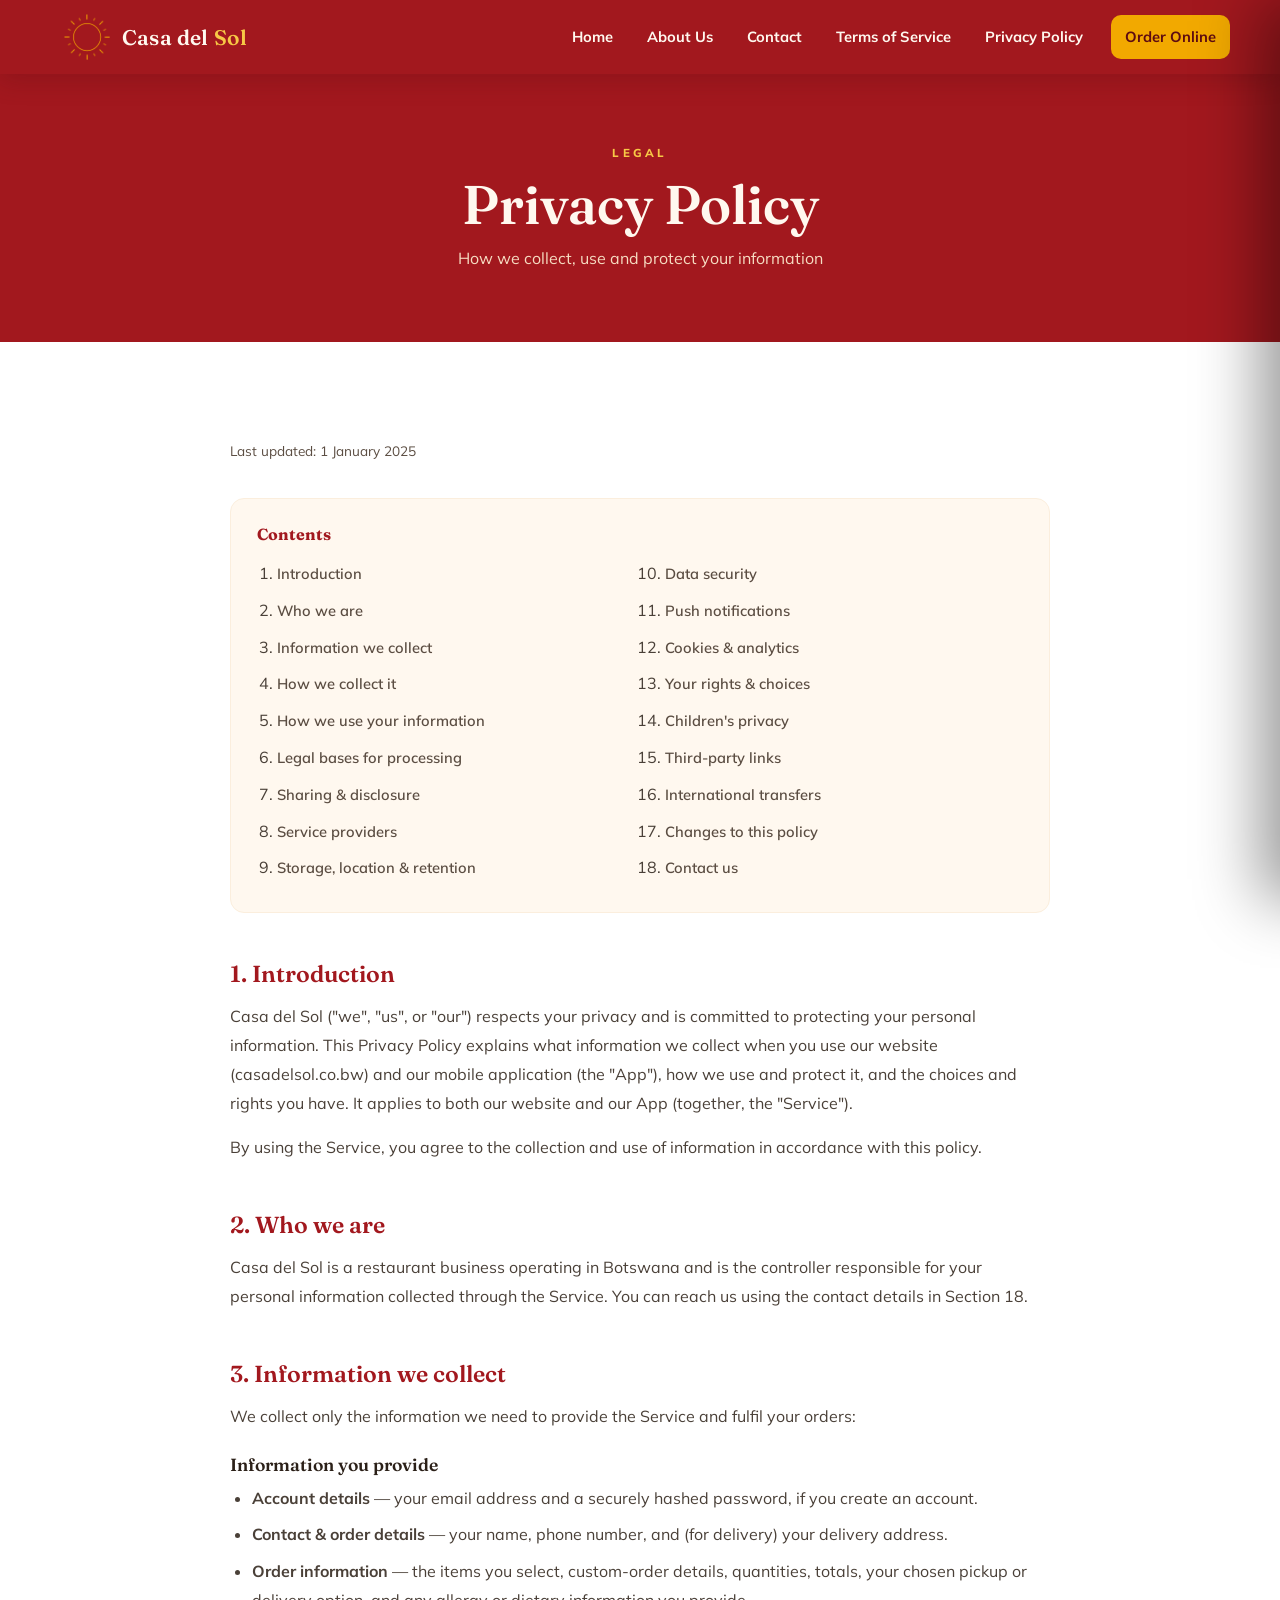
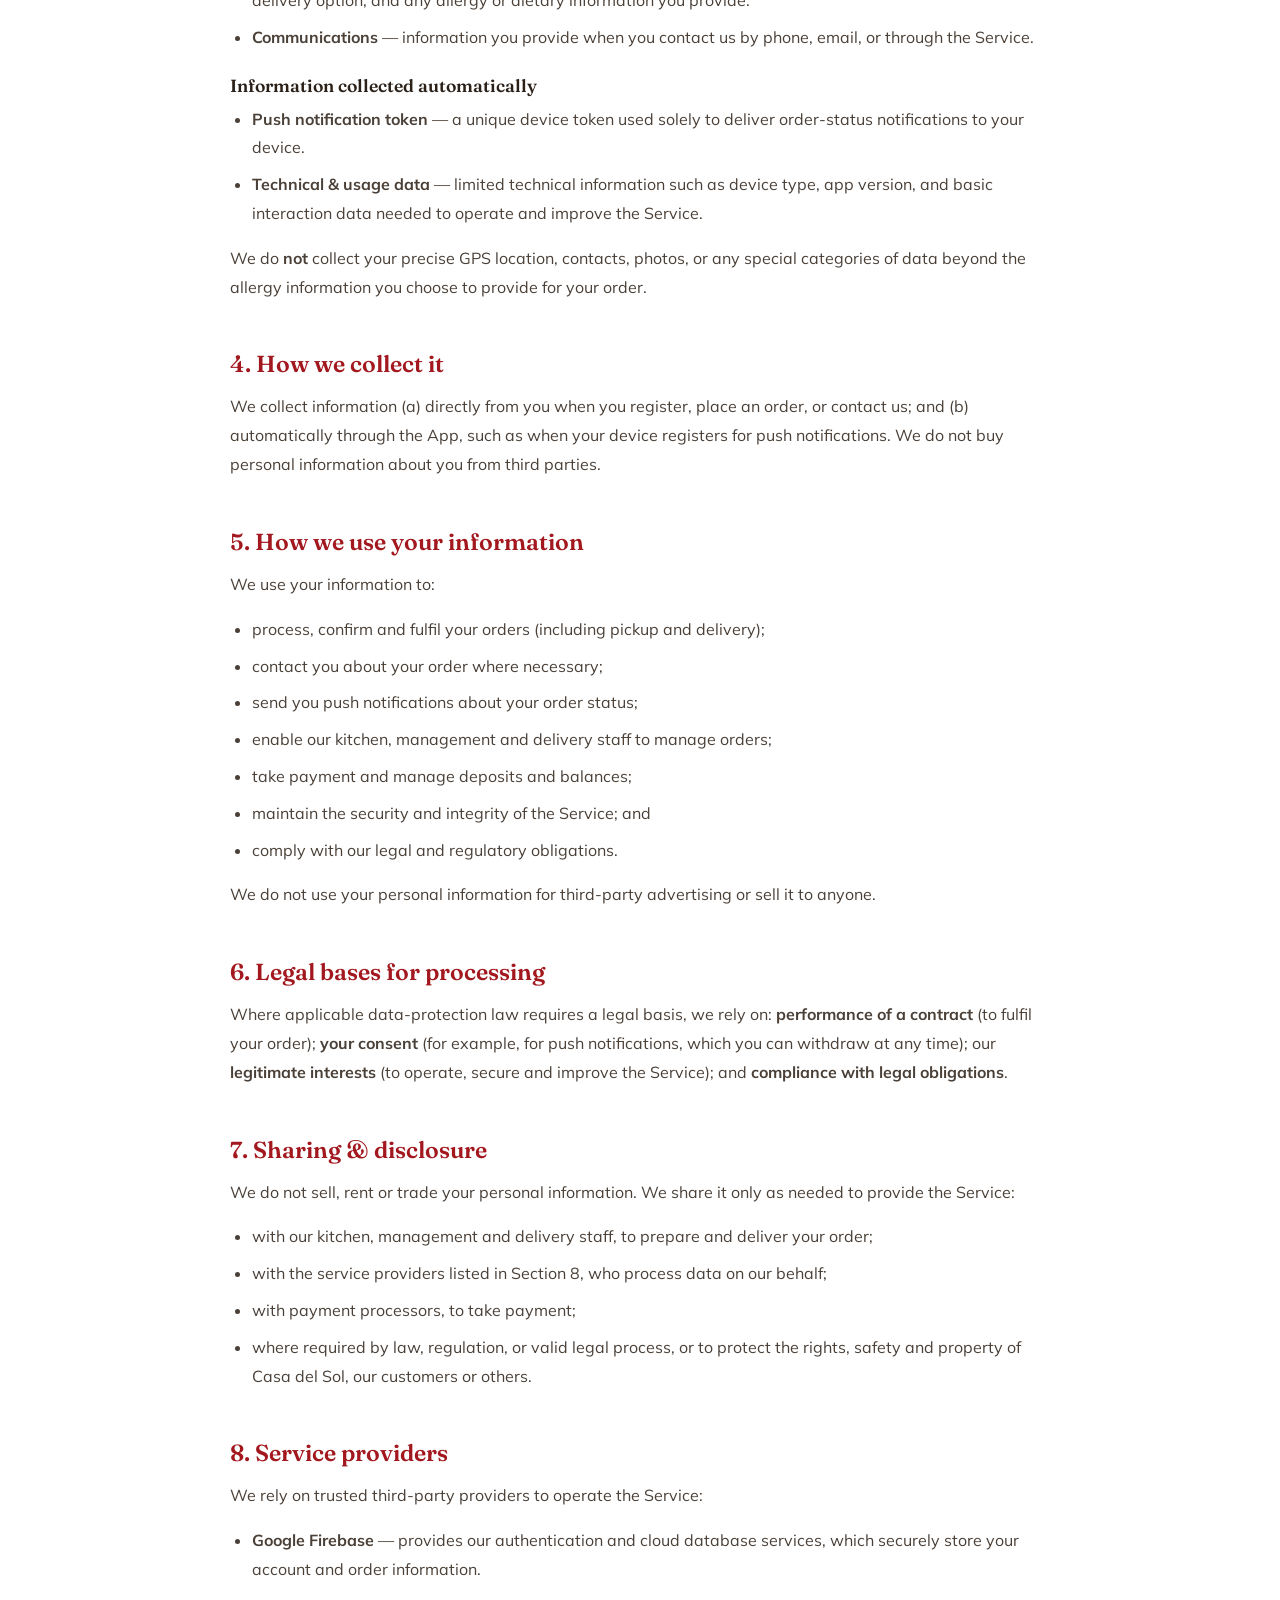
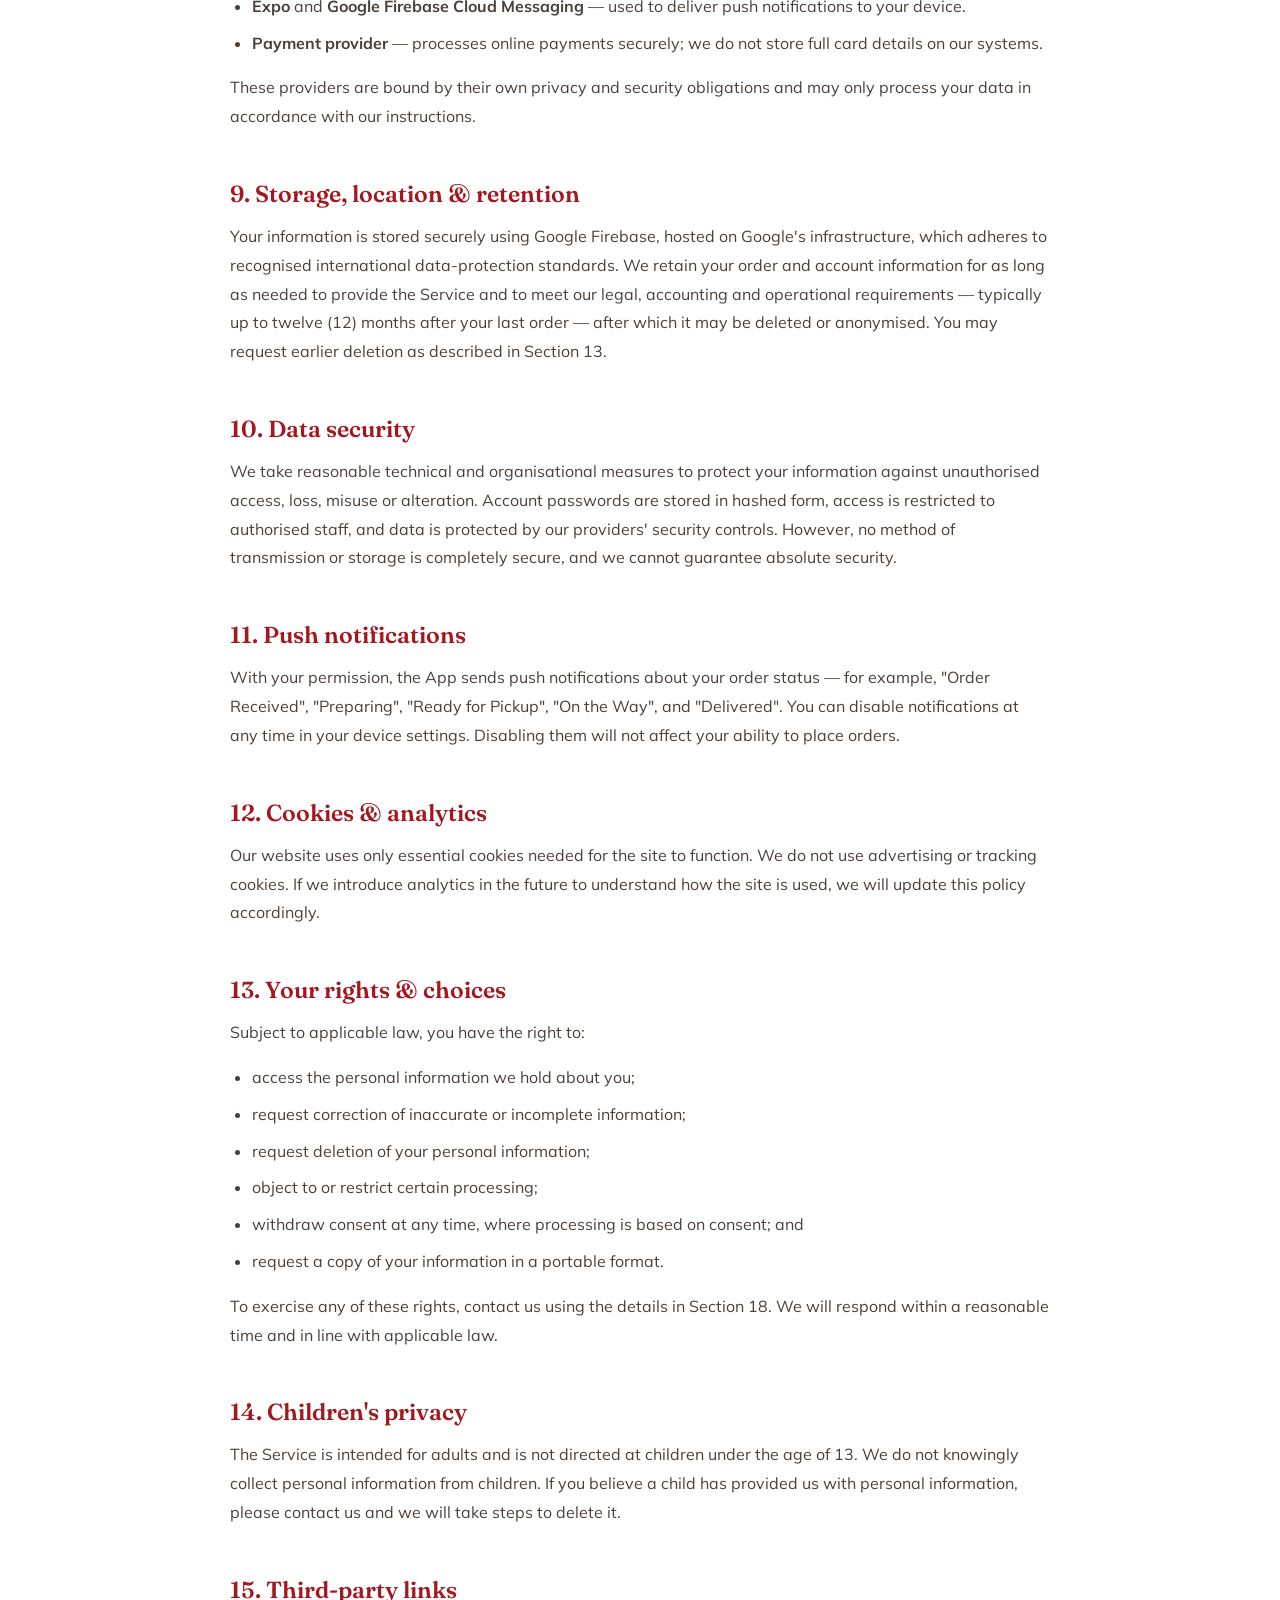
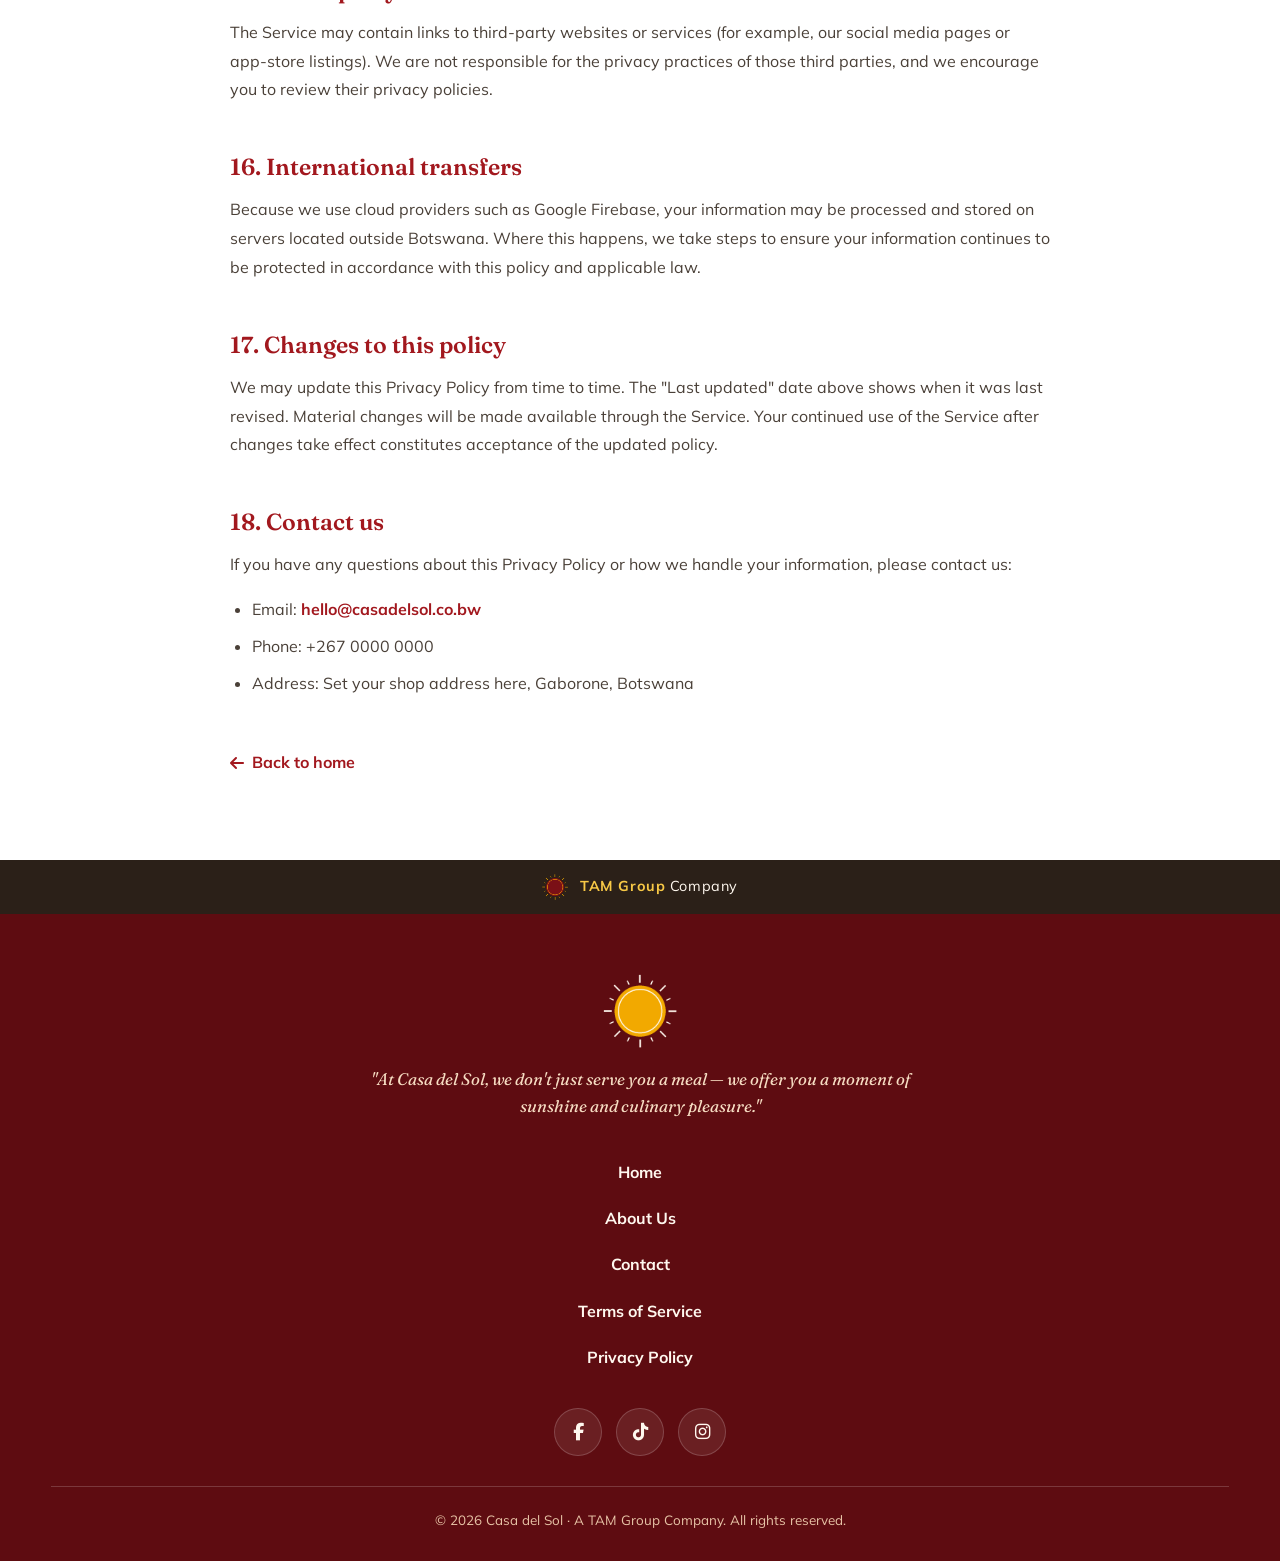
==== privacy.html @ 0aa16cfc "Add files via upload" ====
<!DOCTYPE html>
<html lang="en">
<head>
  <meta charset="UTF-8" />
  <meta name="viewport" content="width=device-width, initial-scale=1.0" />
  <title>Privacy Policy — Casa del Sol</title>
  <meta name="description" content="How Casa del Sol collects, uses, and protects your personal information across our website and mobile application." />
  <link rel="preconnect" href="https://fonts.googleapis.com">
  <link rel="preconnect" href="https://fonts.gstatic.com" crossorigin>
  <link href="https://fonts.googleapis.com/css2?family=Fraunces:ital,opsz,wght@0,9..144,400;0,9..144,600;1,9..144,500;1,9..144,600&family=Mulish:wght@400;600;700;800&display=swap" rel="stylesheet">
  <link rel="stylesheet" href="https://cdnjs.cloudflare.com/ajax/libs/font-awesome/6.5.2/css/all.min.css">
  <link rel="stylesheet" href="styles.css" />
  <link rel="icon" type="image/png" href="images/logo.png" />
</head>
<body id="top">

  <!-- HEADER -->
  <header class="site-header">
    <div class="header-inner">
      <a class="brand" href="index.html" aria-label="Casa del Sol home">
        <img src="images/logo.png" alt="Casa del Sol sun emblem" />
        <span class="brand-name">Casa del <b>Sol</b></span>
      </a>
      <nav class="nav-desktop" aria-label="Primary">
        <a href="index.html#top">Home</a>
        <a href="index.html#about">About Us</a>
        <a href="index.html#find-us">Contact</a>
        <a href="terms.html">Terms of Service</a>
        <a href="privacy.html">Privacy Policy</a>
        <a class="btn-order" href="index.html#app">Order Online</a>
      </nav>
      <button class="menu-toggle" aria-label="Open menu" aria-controls="mobileMenu" aria-expanded="false">
        <span></span><span></span><span></span>
      </button>
    </div>
  </header>

  <div class="menu-overlay" id="menuOverlay"></div>
  <nav class="mobile-menu" id="mobileMenu" aria-label="Mobile">
    <a href="index.html#top"><i class="fa-solid fa-house"></i> Home</a>
    <hr>
    <a href="index.html#about"><i class="fa-solid fa-leaf"></i> About Us</a>
    <hr>
    <a href="index.html#find-us"><i class="fa-solid fa-location-dot"></i> Contact</a>
    <div class="mm-contact">
      <div><i class="fa-solid fa-phone"></i> +267 0000 0000</div>
      <div><i class="fa-solid fa-envelope"></i> hello@casadelsol.co.bw</div>
    </div>
    <hr>
    <a href="terms.html"><i class="fa-solid fa-file-contract"></i> Terms of Service</a>
    <hr>
    <a href="privacy.html"><i class="fa-solid fa-shield-halved"></i> Privacy Policy</a>
  </nav>

  <!-- LEGAL HERO -->
  <section class="legal-hero">
    <span class="eyebrow">Legal</span>
    <h1>Privacy Policy</h1>
    <p>How we collect, use and protect your information</p>
  </section>

  <!-- CONTENT -->
  <main class="legal">
    <div class="legal-wrap">
      <p class="updated">Last updated: 1 January 2025</p>

      <div class="legal-toc">
        <h4>Contents</h4>
        <ol>
          <li><a href="#p1">Introduction</a></li>
          <li><a href="#p2">Who we are</a></li>
          <li><a href="#p3">Information we collect</a></li>
          <li><a href="#p4">How we collect it</a></li>
          <li><a href="#p5">How we use your information</a></li>
          <li><a href="#p6">Legal bases for processing</a></li>
          <li><a href="#p7">Sharing &amp; disclosure</a></li>
          <li><a href="#p8">Service providers</a></li>
          <li><a href="#p9">Storage, location &amp; retention</a></li>
          <li><a href="#p10">Data security</a></li>
          <li><a href="#p11">Push notifications</a></li>
          <li><a href="#p12">Cookies &amp; analytics</a></li>
          <li><a href="#p13">Your rights &amp; choices</a></li>
          <li><a href="#p14">Children's privacy</a></li>
          <li><a href="#p15">Third-party links</a></li>
          <li><a href="#p16">International transfers</a></li>
          <li><a href="#p17">Changes to this policy</a></li>
          <li><a href="#p18">Contact us</a></li>
        </ol>
      </div>

      <h2 id="p1">1. Introduction</h2>
      <p>Casa del Sol ("we", "us", or "our") respects your privacy and is committed to protecting your personal information. This Privacy Policy explains what information we collect when you use our website (casadelsol.co.bw) and our mobile application (the "App"), how we use and protect it, and the choices and rights you have. It applies to both our website and our App (together, the "Service").</p>
      <p>By using the Service, you agree to the collection and use of information in accordance with this policy.</p>

      <h2 id="p2">2. Who we are</h2>
      <p>Casa del Sol is a restaurant business operating in Botswana and is the controller responsible for your personal information collected through the Service. You can reach us using the contact details in Section 18.</p>

      <h2 id="p3">3. Information we collect</h2>
      <p>We collect only the information we need to provide the Service and fulfil your orders:</p>
      <h3>Information you provide</h3>
      <ul>
        <li><strong>Account details</strong> — your email address and a securely hashed password, if you create an account.</li>
        <li><strong>Contact &amp; order details</strong> — your name, phone number, and (for delivery) your delivery address.</li>
        <li><strong>Order information</strong> — the items you select, custom-order details, quantities, totals, your chosen pickup or delivery option, and any allergy or dietary information you provide.</li>
        <li><strong>Communications</strong> — information you provide when you contact us by phone, email, or through the Service.</li>
      </ul>
      <h3>Information collected automatically</h3>
      <ul>
        <li><strong>Push notification token</strong> — a unique device token used solely to deliver order-status notifications to your device.</li>
        <li><strong>Technical &amp; usage data</strong> — limited technical information such as device type, app version, and basic interaction data needed to operate and improve the Service.</li>
      </ul>
      <p>We do <strong>not</strong> collect your precise GPS location, contacts, photos, or any special categories of data beyond the allergy information you choose to provide for your order.</p>

      <h2 id="p4">4. How we collect it</h2>
      <p>We collect information (a) directly from you when you register, place an order, or contact us; and (b) automatically through the App, such as when your device registers for push notifications. We do not buy personal information about you from third parties.</p>

      <h2 id="p5">5. How we use your information</h2>
      <p>We use your information to:</p>
      <ul>
        <li>process, confirm and fulfil your orders (including pickup and delivery);</li>
        <li>contact you about your order where necessary;</li>
        <li>send you push notifications about your order status;</li>
        <li>enable our kitchen, management and delivery staff to manage orders;</li>
        <li>take payment and manage deposits and balances;</li>
        <li>maintain the security and integrity of the Service; and</li>
        <li>comply with our legal and regulatory obligations.</li>
      </ul>
      <p>We do not use your personal information for third-party advertising or sell it to anyone.</p>

      <h2 id="p6">6. Legal bases for processing</h2>
      <p>Where applicable data-protection law requires a legal basis, we rely on: <strong>performance of a contract</strong> (to fulfil your order); <strong>your consent</strong> (for example, for push notifications, which you can withdraw at any time); our <strong>legitimate interests</strong> (to operate, secure and improve the Service); and <strong>compliance with legal obligations</strong>.</p>

      <h2 id="p7">7. Sharing &amp; disclosure</h2>
      <p>We do not sell, rent or trade your personal information. We share it only as needed to provide the Service:</p>
      <ul>
        <li>with our kitchen, management and delivery staff, to prepare and deliver your order;</li>
        <li>with the service providers listed in Section 8, who process data on our behalf;</li>
        <li>with payment processors, to take payment;</li>
        <li>where required by law, regulation, or valid legal process, or to protect the rights, safety and property of Casa del Sol, our customers or others.</li>
      </ul>

      <h2 id="p8">8. Service providers</h2>
      <p>We rely on trusted third-party providers to operate the Service:</p>
      <ul>
        <li><strong>Google Firebase</strong> — provides our authentication and cloud database services, which securely store your account and order information.</li>
        <li><strong>Expo</strong> and <strong>Google Firebase Cloud Messaging</strong> — used to deliver push notifications to your device.</li>
        <li><strong>Payment provider</strong> — processes online payments securely; we do not store full card details on our systems.</li>
      </ul>
      <p>These providers are bound by their own privacy and security obligations and may only process your data in accordance with our instructions.</p>

      <h2 id="p9">9. Storage, location &amp; retention</h2>
      <p>Your information is stored securely using Google Firebase, hosted on Google's infrastructure, which adheres to recognised international data-protection standards. We retain your order and account information for as long as needed to provide the Service and to meet our legal, accounting and operational requirements — typically up to twelve (12) months after your last order — after which it may be deleted or anonymised. You may request earlier deletion as described in Section 13.</p>

      <h2 id="p10">10. Data security</h2>
      <p>We take reasonable technical and organisational measures to protect your information against unauthorised access, loss, misuse or alteration. Account passwords are stored in hashed form, access is restricted to authorised staff, and data is protected by our providers' security controls. However, no method of transmission or storage is completely secure, and we cannot guarantee absolute security.</p>

      <h2 id="p11">11. Push notifications</h2>
      <p>With your permission, the App sends push notifications about your order status — for example, "Order Received", "Preparing", "Ready for Pickup", "On the Way", and "Delivered". You can disable notifications at any time in your device settings. Disabling them will not affect your ability to place orders.</p>

      <h2 id="p12">12. Cookies &amp; analytics</h2>
      <p>Our website uses only essential cookies needed for the site to function. We do not use advertising or tracking cookies. If we introduce analytics in the future to understand how the site is used, we will update this policy accordingly.</p>

      <h2 id="p13">13. Your rights &amp; choices</h2>
      <p>Subject to applicable law, you have the right to:</p>
      <ul>
        <li>access the personal information we hold about you;</li>
        <li>request correction of inaccurate or incomplete information;</li>
        <li>request deletion of your personal information;</li>
        <li>object to or restrict certain processing;</li>
        <li>withdraw consent at any time, where processing is based on consent; and</li>
        <li>request a copy of your information in a portable format.</li>
      </ul>
      <p>To exercise any of these rights, contact us using the details in Section 18. We will respond within a reasonable time and in line with applicable law.</p>

      <h2 id="p14">14. Children's privacy</h2>
      <p>The Service is intended for adults and is not directed at children under the age of 13. We do not knowingly collect personal information from children. If you believe a child has provided us with personal information, please contact us and we will take steps to delete it.</p>

      <h2 id="p15">15. Third-party links</h2>
      <p>The Service may contain links to third-party websites or services (for example, our social media pages or app-store listings). We are not responsible for the privacy practices of those third parties, and we encourage you to review their privacy policies.</p>

      <h2 id="p16">16. International transfers</h2>
      <p>Because we use cloud providers such as Google Firebase, your information may be processed and stored on servers located outside Botswana. Where this happens, we take steps to ensure your information continues to be protected in accordance with this policy and applicable law.</p>

      <h2 id="p17">17. Changes to this policy</h2>
      <p>We may update this Privacy Policy from time to time. The "Last updated" date above shows when it was last revised. Material changes will be made available through the Service. Your continued use of the Service after changes take effect constitutes acceptance of the updated policy.</p>

      <h2 id="p18">18. Contact us</h2>
      <p>If you have any questions about this Privacy Policy or how we handle your information, please contact us:</p>
      <ul>
        <li>Email: <a href="mailto:hello@casadelsol.co.bw">hello@casadelsol.co.bw</a></li>
        <li>Phone: +267 0000 0000</li>
        <li>Address: Set your shop address here, Gaborone, Botswana</li>
      </ul>

      <a class="back-home" href="index.html"><i class="fa-solid fa-arrow-left"></i> Back to home</a>
    </div>
  </main>

  <!-- THIN FOOTER -->
  <div class="footer-thin">
    <img src="images/tam-logo.png" alt="TAM Group logo">
    <span><b>TAM Group</b> Company</span>
  </div>

  <!-- MAIN FOOTER -->
  <footer class="footer-main">
    <div class="wrap">
      <img class="f-logo" src="images/logo-light.png" alt="Casa del Sol">
      <p class="footer-tag">"At Casa del Sol, we don't just serve you a meal — we offer you a moment of sunshine and culinary pleasure."</p>
      <nav class="footer-nav" aria-label="Footer">
        <a href="index.html#top">Home</a>
        <a href="index.html#about">About Us</a>
        <a href="index.html#find-us">Contact</a>
        <a href="terms.html">Terms of Service</a>
        <a href="privacy.html">Privacy Policy</a>
      </nav>
      <div class="footer-social">
        <a href="#" aria-label="Facebook"><i class="fa-brands fa-facebook-f"></i></a>
        <a href="#" aria-label="TikTok"><i class="fa-brands fa-tiktok"></i></a>
        <a href="#" aria-label="Instagram"><i class="fa-brands fa-instagram"></i></a>
      </div>
      <div class="footer-base">© <span id="year"></span> Casa del Sol · A TAM Group Company. All rights reserved.</div>
    </div>
  </footer>

  <script>document.getElementById("year").textContent = new Date().getFullYear();</script>
  <script src="script.js"></script>
</body>
</html>
---- styles.css ----
/* =====================================================================
   CASA DEL SOL  —  shared styles
   Palette : deep red · saffron gold · warm cream · charcoal
   Display : Fraunces   Body : Mulish
   Signature: the sun (Casa del Sol = House of the Sun)
   ===================================================================== */

:root{
  --red:        #A2181E;
  --red-dark:   #7A1016;
  --red-deep:   #5E0C11;
  --gold:       #F2A900;
  --gold-light: #F7C846;
  --cream:      #FFF8EF;
  --cream-2:    #FBEEDD;
  --char:       #2B2018;
  --char-soft:  #5b4d42;
  --white:      #ffffff;
  --line:       rgba(255,255,255,.18);

  --maxw: 1180px;
  --radius: 16px;
  --shadow: 0 18px 50px rgba(94,12,17,.16);
  --shadow-sm: 0 8px 24px rgba(94,12,17,.10);
  --ease: cubic-bezier(.22,.61,.36,1);
}

*{ box-sizing:border-box; }
html{ scroll-behavior:smooth; }
body{
  margin:0;
  font-family:"Mulish", system-ui, -apple-system, "Segoe UI", sans-serif;
  color:var(--char);
  background:var(--cream);
  line-height:1.65;
  -webkit-font-smoothing:antialiased;
  overflow-x:hidden;
}
img{ display:block; max-width:100%; }
a{ color:inherit; text-decoration:none; }
h1,h2,h3{ font-family:"Fraunces", Georgia, serif; font-weight:600; line-height:1.08; margin:0; }

.wrap{ width:min(var(--maxw), 92%); margin-inline:auto; }
.eyebrow{
  font-family:"Mulish"; font-weight:800; letter-spacing:.28em;
  text-transform:uppercase; font-size:.72rem; color:var(--gold);
}

/* ---------- Sun divider (signature) ---------- */
.sun-divider{ display:flex; align-items:center; gap:18px; justify-content:center; margin:0 auto 26px; }
.sun-divider .rule{ height:2px; width:min(120px,18vw); background:linear-gradient(90deg,transparent,var(--gold)); }
.sun-divider .rule.right{ background:linear-gradient(90deg,var(--gold),transparent); }
.sun-mark{
  width:30px; height:30px; flex:none; border-radius:50%;
  background:radial-gradient(circle at 50% 45%, var(--gold-light), var(--gold) 60%, var(--red) 61%);
  box-shadow:0 0 0 4px rgba(242,169,0,.18);
  position:relative;
}
.sun-mark::before{
  content:""; position:absolute; inset:-9px; border-radius:50%;
  background:
    repeating-conic-gradient(var(--gold) 0deg 6deg, transparent 6deg 22.5deg);
  -webkit-mask:radial-gradient(circle, transparent 60%, #000 61%);
          mask:radial-gradient(circle, transparent 60%, #000 61%);
  opacity:.9;
}

/* =====================================================================
   HEADER
   ===================================================================== */
.site-header{
  position:sticky; top:0; z-index:60;
  background:var(--red);
  color:var(--cream);
  box-shadow:0 6px 24px rgba(94,12,17,.28);
}
.header-inner{
  display:flex; align-items:center; justify-content:space-between;
  width:min(var(--maxw), 96%); margin-inline:auto;
  height:74px; padding-left:0;
}
.brand{ display:flex; align-items:center; gap:12px; padding-left:14px; }
.brand img{ height:46px; width:46px; }
.brand-name{
  font-family:"Fraunces", serif; font-weight:600; font-size:1.32rem;
  color:var(--cream); letter-spacing:.01em;
}
.brand-name b{ color:var(--gold-light); font-weight:600; }

/* desktop nav */
.nav-desktop{ display:flex; align-items:center; gap:6px; }
.nav-desktop a{
  position:relative; padding:10px 14px; font-weight:700; font-size:.92rem;
  color:var(--cream); border-radius:10px; transition:color .25s var(--ease), background .25s var(--ease);
}
.nav-desktop a::after{
  content:""; position:absolute; left:14px; right:14px; bottom:6px; height:2px;
  background:var(--gold-light); transform:scaleX(0); transform-origin:left;
  transition:transform .3s var(--ease);
}
.nav-desktop a:hover{ color:var(--gold-light); }
.nav-desktop a:hover::after{ transform:scaleX(1); }
.nav-desktop a.btn-order{
  background:var(--gold); color:var(--red-deep); margin-left:8px;
}
.nav-desktop a.btn-order::after{ display:none; }
.nav-desktop a.btn-order:hover{ background:var(--gold-light); color:var(--red-deep); }

/* hamburger */
.menu-toggle{
  display:none; flex-direction:column; gap:5px; cursor:pointer;
  background:transparent; border:0; padding:10px; border-radius:10px;
}
.menu-toggle span{ width:26px; height:3px; border-radius:3px; background:var(--cream); transition:.3s var(--ease); }
.menu-toggle.open span:nth-child(1){ transform:translateY(8px) rotate(45deg); }
.menu-toggle.open span:nth-child(2){ opacity:0; }
.menu-toggle.open span:nth-child(3){ transform:translateY(-8px) rotate(-45deg); }

/* slide-out menu */
.mobile-menu{
  position:fixed; top:0; right:0; height:100dvh; width:min(330px,86vw);
  background:var(--red-dark); color:var(--cream); z-index:70;
  transform:translateX(100%); transition:transform .4s var(--ease);
  padding:90px 26px 30px; box-shadow:-20px 0 60px rgba(0,0,0,.4);
  display:flex; flex-direction:column;
}
.mobile-menu.open{ transform:translateX(0); }
.mobile-menu a{
  display:flex; align-items:center; gap:12px;
  padding:16px 6px; font-weight:700; font-size:1.04rem; color:var(--cream);
  transition:color .2s var(--ease), padding-left .25s var(--ease);
}
.mobile-menu a i{ color:var(--gold-light); width:22px; text-align:center; }
.mobile-menu a:hover{ color:var(--gold-light); padding-left:14px; }
.mobile-menu hr{ border:0; border-top:1px solid var(--line); margin:0; }
.mm-contact{ font-size:.86rem; color:var(--gold-light); padding:4px 6px 14px; line-height:1.9; }
.mm-contact div{ display:flex; align-items:center; gap:10px; color:var(--cream); }
.mm-contact i{ color:var(--gold-light); width:20px; }
.menu-overlay{
  position:fixed; inset:0; background:rgba(43,32,24,.55); z-index:65;
  opacity:0; visibility:hidden; transition:.35s var(--ease);
}
.menu-overlay.open{ opacity:1; visibility:visible; }

/* =====================================================================
   HERO
   ===================================================================== */
.hero{ position:relative; min-height:min(86vh,720px); display:grid; place-items:center; overflow:hidden; }
.hero-img{ position:absolute; inset:0; width:100%; height:100%; object-fit:cover; }
.hero::after{
  content:""; position:absolute; inset:0;
  background:linear-gradient(180deg, rgba(94,12,17,.34) 0%, rgba(94,12,17,.58) 100%);
}
.hero-content{ position:relative; z-index:2; text-align:center; color:var(--cream); padding:40px 20px; max-width:840px; }
.hero-content .eyebrow{ display:inline-block; margin-bottom:18px; }
.hero h1{
  font-size:clamp(2.5rem, 6vw, 4.6rem); color:var(--cream);
  text-shadow:0 4px 30px rgba(0,0,0,.35); margin-bottom:18px;
}
.hero h1 .em{ color:var(--gold-light); font-style:italic; }
.hero p{ font-size:clamp(1rem,1.6vw,1.22rem); max-width:600px; margin:0 auto 30px; color:#fbe9d3; }
.hero .cta-row{ display:flex; gap:14px; justify-content:center; flex-wrap:wrap; }
.btn{
  display:inline-flex; align-items:center; gap:10px; cursor:pointer;
  padding:14px 26px; border-radius:999px; font-weight:800; font-size:.96rem;
  border:2px solid transparent; transition:transform .25s var(--ease), background .25s var(--ease), color .25s var(--ease);
}
.btn:hover{ transform:translateY(-3px); }
.btn-gold{ background:var(--gold); color:var(--red-deep); }
.btn-gold:hover{ background:var(--gold-light); }
.btn-ghost{ border-color:var(--cream); color:var(--cream); }
.btn-ghost:hover{ background:var(--cream); color:var(--red-deep); }

/* scroll cue */
.scroll-cue{ position:absolute; bottom:22px; left:50%; transform:translateX(-50%); z-index:2; color:var(--gold-light); animation:bob 2s var(--ease) infinite; }
@keyframes bob{ 0%,100%{ transform:translate(-50%,0);} 50%{ transform:translate(-50%,10px);} }

/* =====================================================================
   SECTION SHELL
   ===================================================================== */
.section{ padding:clamp(64px,9vw,110px) 0; }
.section-head{ text-align:center; max-width:760px; margin:0 auto 46px; }
.section-head h2{ font-size:clamp(2rem,4vw,3rem); color:var(--red); margin-bottom:10px; }
.section-head p{ color:var(--char-soft); font-size:1.05rem; }

/* ---------- Philosophy ---------- */
.philosophy{ background:
   radial-gradient(1200px 480px at 80% -10%, var(--cream-2), transparent 60%),
   var(--cream); }
.philo-grid{ max-width:860px; margin:0 auto; }
.philo-grid p{ font-size:1.1rem; color:var(--char-soft); margin:0 0 22px; }
.philo-grid p strong{ color:var(--red); font-weight:800; }
.philo-list{ list-style:none; padding:0; margin:0 0 30px; display:grid; gap:16px; }
.philo-list li{
  position:relative; padding:18px 20px 18px 58px; background:var(--white);
  border-radius:14px; box-shadow:var(--shadow-sm); font-size:1.02rem; color:var(--char-soft);
}
.philo-list li::before{
  content:"\f185"; font-family:"Font Awesome 6 Free"; font-weight:900;
  position:absolute; left:18px; top:50%; transform:translateY(-50%);
  color:var(--gold); font-size:1.2rem;
}
.pull-quote{
  text-align:center; margin:10px auto 0; max-width:760px;
  font-family:"Fraunces", serif; font-style:italic; font-size:clamp(1.25rem,2.6vw,1.7rem);
  color:var(--red); line-height:1.5; position:relative; padding:30px 20px 0;
}
.pull-quote::before{
  content:"\201C"; font-family:"Fraunces",serif; font-size:4rem; color:var(--gold);
  display:block; line-height:.4; margin-bottom:18px;
}

/* =====================================================================
   GALLERY / SLIDESHOW (square)
   ===================================================================== */
.gallery{ background:linear-gradient(180deg, var(--cream) 0%, var(--cream-2) 100%); }
.slideshow{
  position:relative; width:min(560px,90vw); aspect-ratio:1/1; margin:0 auto;
  border-radius:22px; overflow:hidden; box-shadow:var(--shadow);
  border:6px solid var(--white);
}
.slides{ position:absolute; inset:0; }
.slide{
  position:absolute; inset:0; opacity:0; transition:opacity .9s var(--ease);
  transform:scale(1.04);
}
.slide.active{ opacity:1; transform:scale(1); transition:opacity .9s var(--ease), transform 5s linear; }
.slide img{ width:100%; height:100%; object-fit:cover; }
.slide-cap{
  position:absolute; left:0; right:0; bottom:0; padding:26px 22px 20px;
  background:linear-gradient(transparent, rgba(94,12,17,.78));
  color:var(--cream); font-family:"Fraunces",serif; font-size:1.2rem; font-weight:600;
}
.slide-arrow{
  position:absolute; top:50%; transform:translateY(-50%); z-index:3;
  width:46px; height:46px; border-radius:50%; border:0; cursor:pointer;
  background:rgba(255,248,239,.9); color:var(--red); font-size:1.1rem;
  display:grid; place-items:center; box-shadow:var(--shadow-sm);
  transition:background .2s var(--ease), transform .2s var(--ease);
}
.slide-arrow:hover{ background:var(--gold); color:var(--red-deep); }
.slide-arrow.prev{ left:14px; }
.slide-arrow.next{ right:14px; }
.dots{ display:flex; gap:9px; justify-content:center; margin-top:22px; }
.dots button{
  width:11px; height:11px; border-radius:50%; border:0; cursor:pointer;
  background:rgba(162,24,30,.25); transition:.25s var(--ease);
}
.dots button.active{ background:var(--red); transform:scale(1.25); }

/* =====================================================================
   FOLLOW US
   ===================================================================== */
.social{ background:var(--red); color:var(--cream); text-align:center; }
.social h2{ color:var(--cream); font-size:clamp(1.8rem,3.6vw,2.6rem); }
.social .eyebrow{ color:var(--gold-light); }
.social p{ color:#f6dcc2; max-width:460px; margin:8px auto 30px; }
.social-row{ display:flex; gap:16px; justify-content:center; flex-wrap:wrap; }
.social-row a{
  width:62px; height:62px; border-radius:50%; display:grid; place-items:center;
  background:rgba(255,248,239,.10); border:1px solid var(--line); color:var(--cream);
  font-size:1.4rem; transition:transform .25s var(--ease), background .25s var(--ease), color .25s var(--ease);
}
.social-row a:hover{ background:var(--gold); color:var(--red-deep); transform:translateY(-5px); }

/* =====================================================================
   APP DOWNLOAD
   ===================================================================== */
.appdl{ background:linear-gradient(135deg, var(--gold) 0%, var(--gold-light) 100%); color:var(--red-deep); }
.appdl .inner{ display:flex; align-items:center; justify-content:space-between; gap:40px; flex-wrap:wrap; }
.appdl .copy{ flex:1 1 320px; }
.appdl .eyebrow{ color:var(--red); }
.appdl h2{ color:var(--red-deep); font-size:clamp(1.9rem,3.6vw,2.8rem); margin:6px 0 10px; }
.appdl p{ color:var(--red-dark); font-weight:600; max-width:440px; }
.store-row{ display:flex; gap:14px; flex-wrap:wrap; margin-top:8px; }
.store-btn{
  display:inline-flex; align-items:center; gap:12px; padding:12px 22px;
  background:var(--red-deep); color:var(--cream); border-radius:14px;
  transition:transform .25s var(--ease), background .25s var(--ease);
}
.store-btn:hover{ transform:translateY(-4px); background:var(--char); }
.store-btn i{ font-size:1.9rem; color:var(--gold-light); }
.store-btn .st{ display:flex; flex-direction:column; line-height:1.15; }
.store-btn .st small{ font-size:.66rem; text-transform:uppercase; letter-spacing:.12em; opacity:.85; }
.store-btn .st b{ font-size:1.02rem; font-family:"Fraunces",serif; font-weight:600; }
.app-emblem{ flex:0 0 auto; }
.app-emblem img{ width:min(200px,40vw); filter:drop-shadow(0 18px 30px rgba(94,12,17,.3)); }

/* =====================================================================
   FIND US
   ===================================================================== */
.findus{ background:var(--cream); }
.findus-grid{ display:grid; grid-template-columns:1.1fr .9fr; gap:34px; align-items:stretch; }
.map-card{ border-radius:var(--radius); overflow:hidden; box-shadow:var(--shadow); min-height:340px; }
.map-card img,.map-card iframe{ width:100%; height:100%; min-height:340px; border:0; object-fit:cover; }
.info-card{ background:var(--white); border-radius:var(--radius); box-shadow:var(--shadow-sm); padding:34px; display:flex; flex-direction:column; gap:22px; }
.info-row{ display:flex; gap:16px; align-items:flex-start; }
.info-row .ic{
  flex:none; width:46px; height:46px; border-radius:12px; display:grid; place-items:center;
  background:var(--cream-2); color:var(--red); font-size:1.15rem;
}
.info-row h4{ margin:0 0 4px; font-family:"Fraunces",serif; font-size:1.1rem; color:var(--red); }
.info-row p{ margin:0; color:var(--char-soft); font-size:.98rem; }
.info-row a{ color:var(--char-soft); }
.info-row a:hover{ color:var(--red); }
.hours-line{ display:flex; justify-content:space-between; gap:14px; font-size:.96rem; color:var(--char-soft); }
.hours-line span:last-child{ font-weight:700; color:var(--char); }

/* =====================================================================
   FOOTERS
   ===================================================================== */
.footer-thin{
  background:var(--char); color:var(--cream);
  display:flex; align-items:center; justify-content:center; gap:12px;
  padding:14px 16px; font-size:.9rem; letter-spacing:.04em;
}
.footer-thin img{ width:26px; height:26px; }
.footer-thin b{ color:var(--gold-light); font-weight:700; }

.footer-main{ background:var(--red-deep); color:var(--cream); text-align:center; padding:60px 0 30px; }
.footer-main .f-logo{ width:74px; height:74px; margin:0 auto 18px; }
.footer-tag{
  font-family:"Fraunces",serif; font-style:italic; font-size:1.05rem; color:#f6dcc2;
  max-width:560px; margin:0 auto 30px; line-height:1.6;
}
.footer-nav{ display:flex; flex-direction:column; gap:2px; margin-bottom:28px; }
.footer-nav a{ padding:9px; font-weight:700; color:var(--cream); transition:color .2s var(--ease); }
.footer-nav a:hover{ color:var(--gold-light); }
.footer-social{ display:flex; gap:14px; justify-content:center; margin-bottom:30px; }
.footer-social a{
  width:48px; height:48px; border-radius:50%; display:grid; place-items:center;
  background:rgba(255,248,239,.08); border:1px solid var(--line); color:var(--cream);
  font-size:1.1rem; transition:.25s var(--ease);
}
.footer-social a:hover{ background:var(--gold); color:var(--red-deep); transform:translateY(-4px); }
.footer-base{ border-top:1px solid var(--line); padding-top:22px; font-size:.84rem; color:#e7c3a6; }
.footer-base a{ color:var(--gold-light); }

/* =====================================================================
   LEGAL PAGES  (terms / privacy)
   ===================================================================== */
.legal-hero{
  background:var(--red); color:var(--cream); text-align:center;
  padding:64px 20px 54px;
}
.legal-hero .eyebrow{ color:var(--gold-light); }
.legal-hero h1{ font-size:clamp(2.2rem,5vw,3.4rem); color:var(--cream); margin-top:12px; }
.legal-hero p{ color:#f6dcc2; margin-top:10px; }
.legal{ background:var(--white); }
.legal-wrap{ width:min(820px,92%); margin:0 auto; padding:clamp(48px,7vw,84px) 0; }
.legal-wrap .updated{ color:var(--char-soft); font-size:.85rem; margin-bottom:34px; }
.legal-wrap h2{
  font-family:"Fraunces",serif; font-size:1.45rem; color:var(--red);
  margin:42px 0 10px; padding-top:8px;
}
.legal-wrap h2:first-of-type{ margin-top:0; }
.legal-wrap h3{ font-family:"Fraunces",serif; font-size:1.1rem; color:var(--char); margin:24px 0 8px; }
.legal-wrap p, .legal-wrap li{ color:#4a4038; font-size:1rem; line-height:1.8; }
.legal-wrap ul{ padding-left:22px; margin:10px 0 16px; }
.legal-wrap li{ margin-bottom:8px; }
.legal-wrap a{ color:var(--red); font-weight:700; }
.legal-toc{
  background:var(--cream); border:1px solid var(--cream-2); border-radius:14px;
  padding:22px 26px; margin-bottom:40px;
}
.legal-toc h4{ margin:0 0 12px; font-family:"Fraunces",serif; color:var(--red); }
.legal-toc ol{ margin:0; padding-left:20px; columns:2; column-gap:30px; }
.legal-toc a{ color:var(--char-soft); font-weight:600; font-size:.92rem; }
.legal-toc a:hover{ color:var(--red); }
.back-home{ display:inline-flex; align-items:center; gap:8px; margin-top:36px; font-weight:800; color:var(--red); }

/* =====================================================================
   SCROLL REVEAL
   ===================================================================== */
.reveal{ opacity:0; transform:translateY(30px); transition:opacity .8s var(--ease), transform .8s var(--ease); }
.reveal.in{ opacity:1; transform:none; }

/* =====================================================================
   RESPONSIVE
   ===================================================================== */
@media (max-width: 900px){
  .nav-desktop{ display:none; }
  .menu-toggle{ display:flex; }
  .findus-grid{ grid-template-columns:1fr; }
  .appdl .inner{ flex-direction:column; text-align:center; }
  .appdl .copy{ flex-basis:auto; }
  .store-row{ justify-content:center; }
  .app-emblem{ order:-1; }
}
@media (max-width: 560px){
  .header-inner{ height:64px; }
  .brand img{ height:38px; width:38px; }
  .brand-name{ font-size:1.1rem; }
  .legal-toc ol{ columns:1; }
}

/* reduced motion */
@media (prefers-reduced-motion: reduce){
  *{ animation:none !important; transition:none !important; scroll-behavior:auto !important; }
  .reveal{ opacity:1; transform:none; }
}

/* focus visibility */
a:focus-visible, button:focus-visible{ outline:3px solid var(--gold-light); outline-offset:3px; border-radius:6px; }
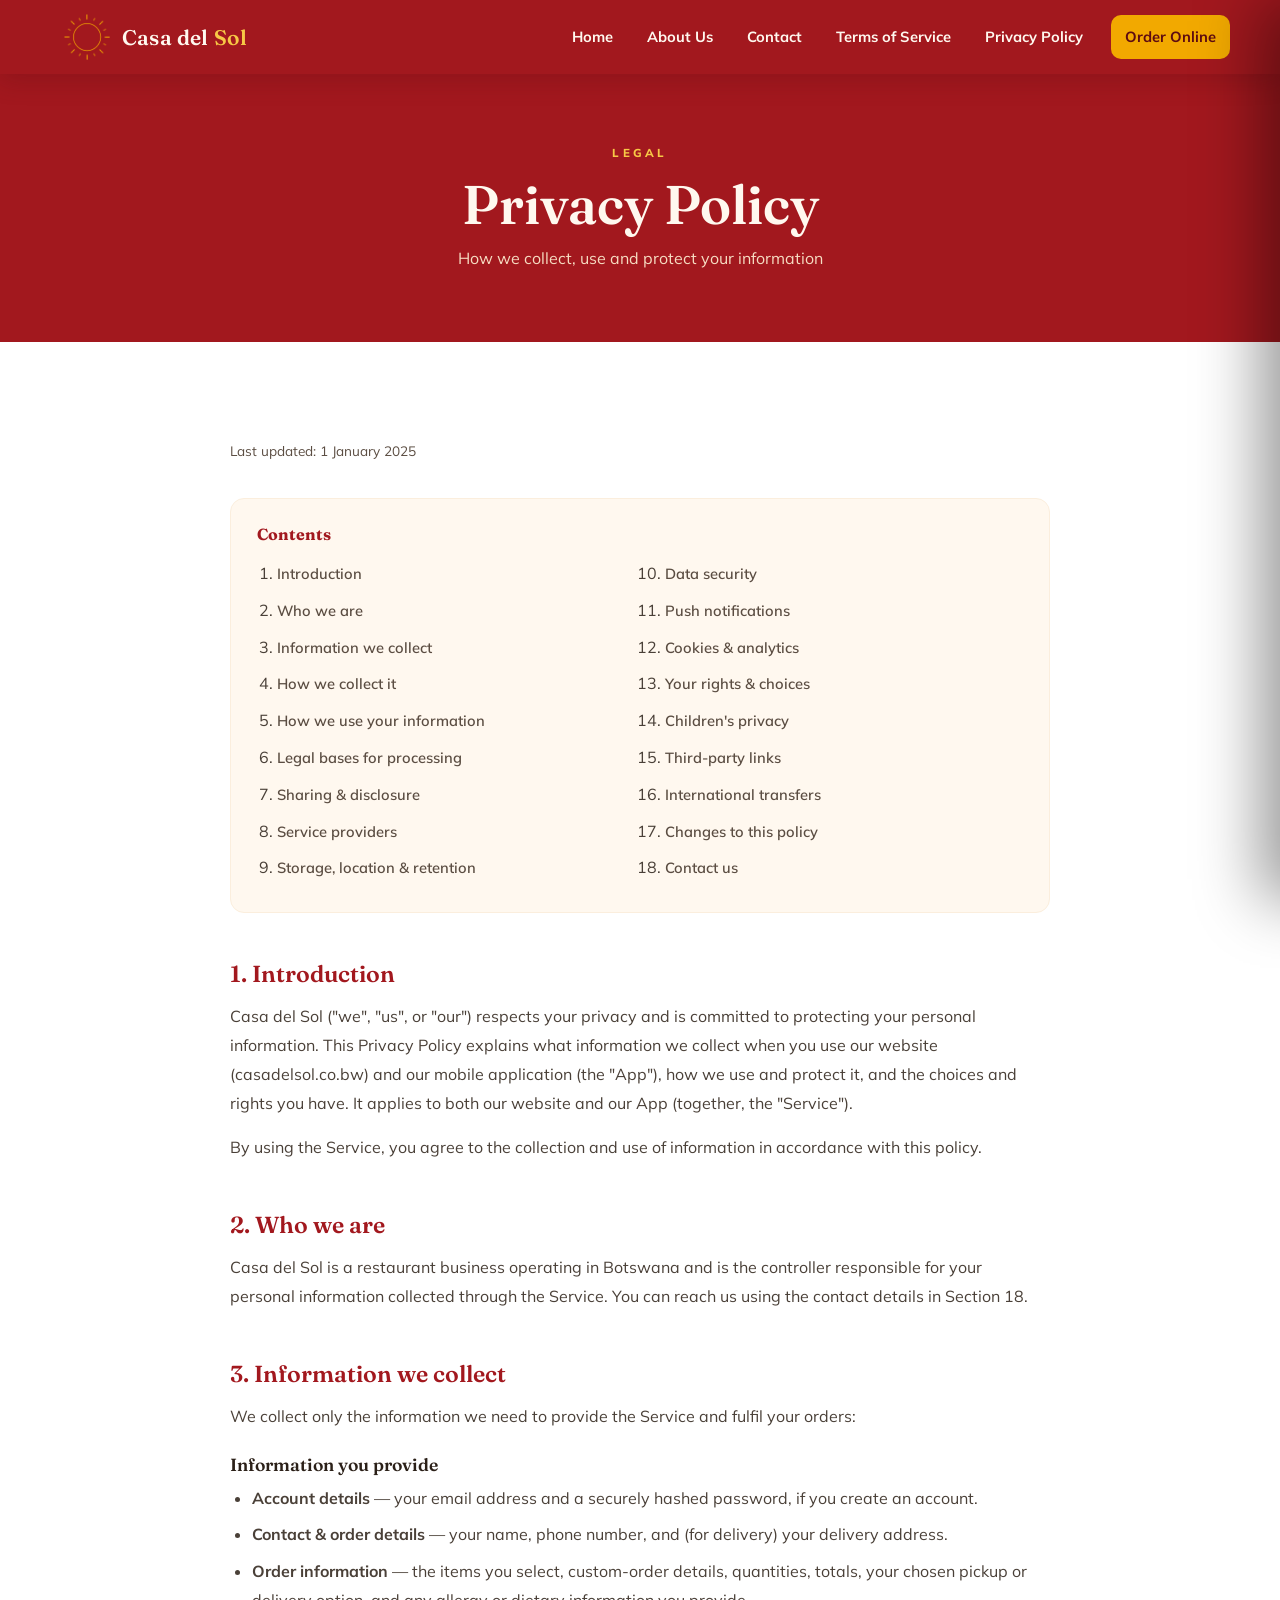
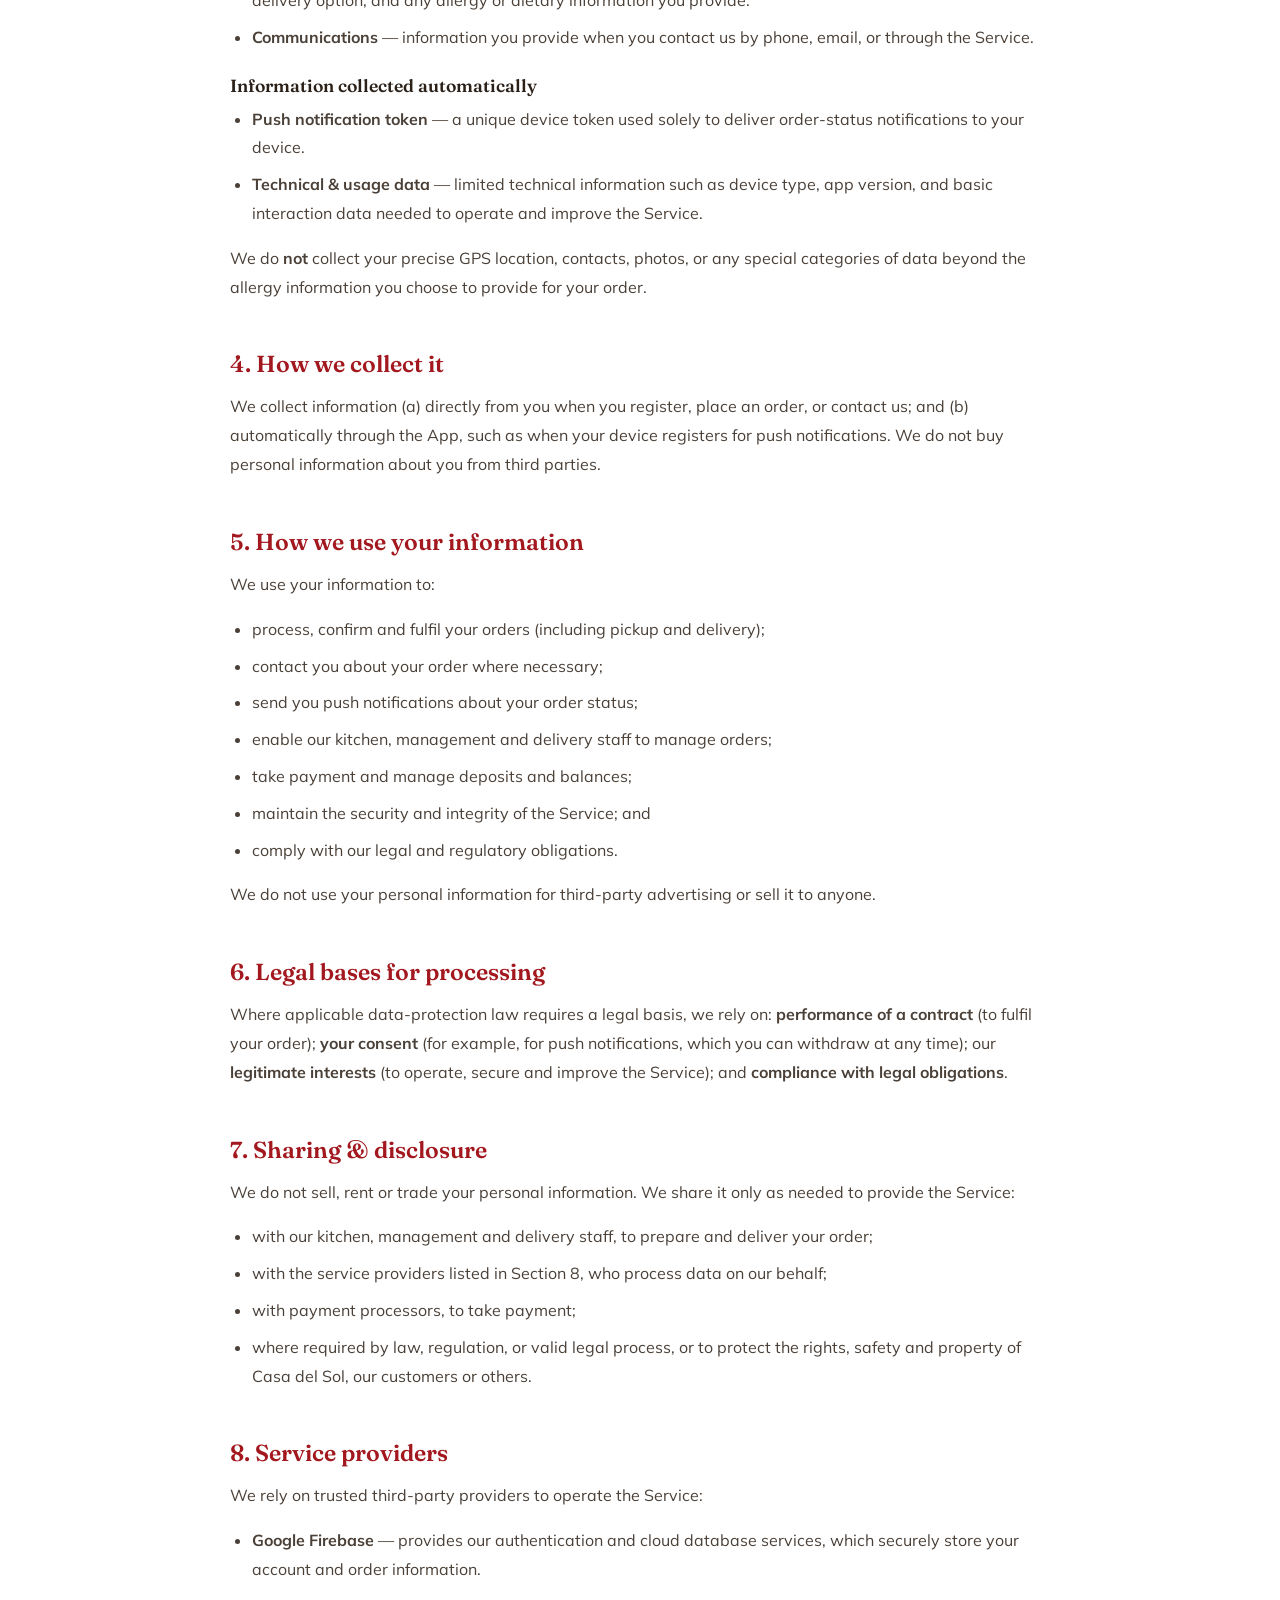
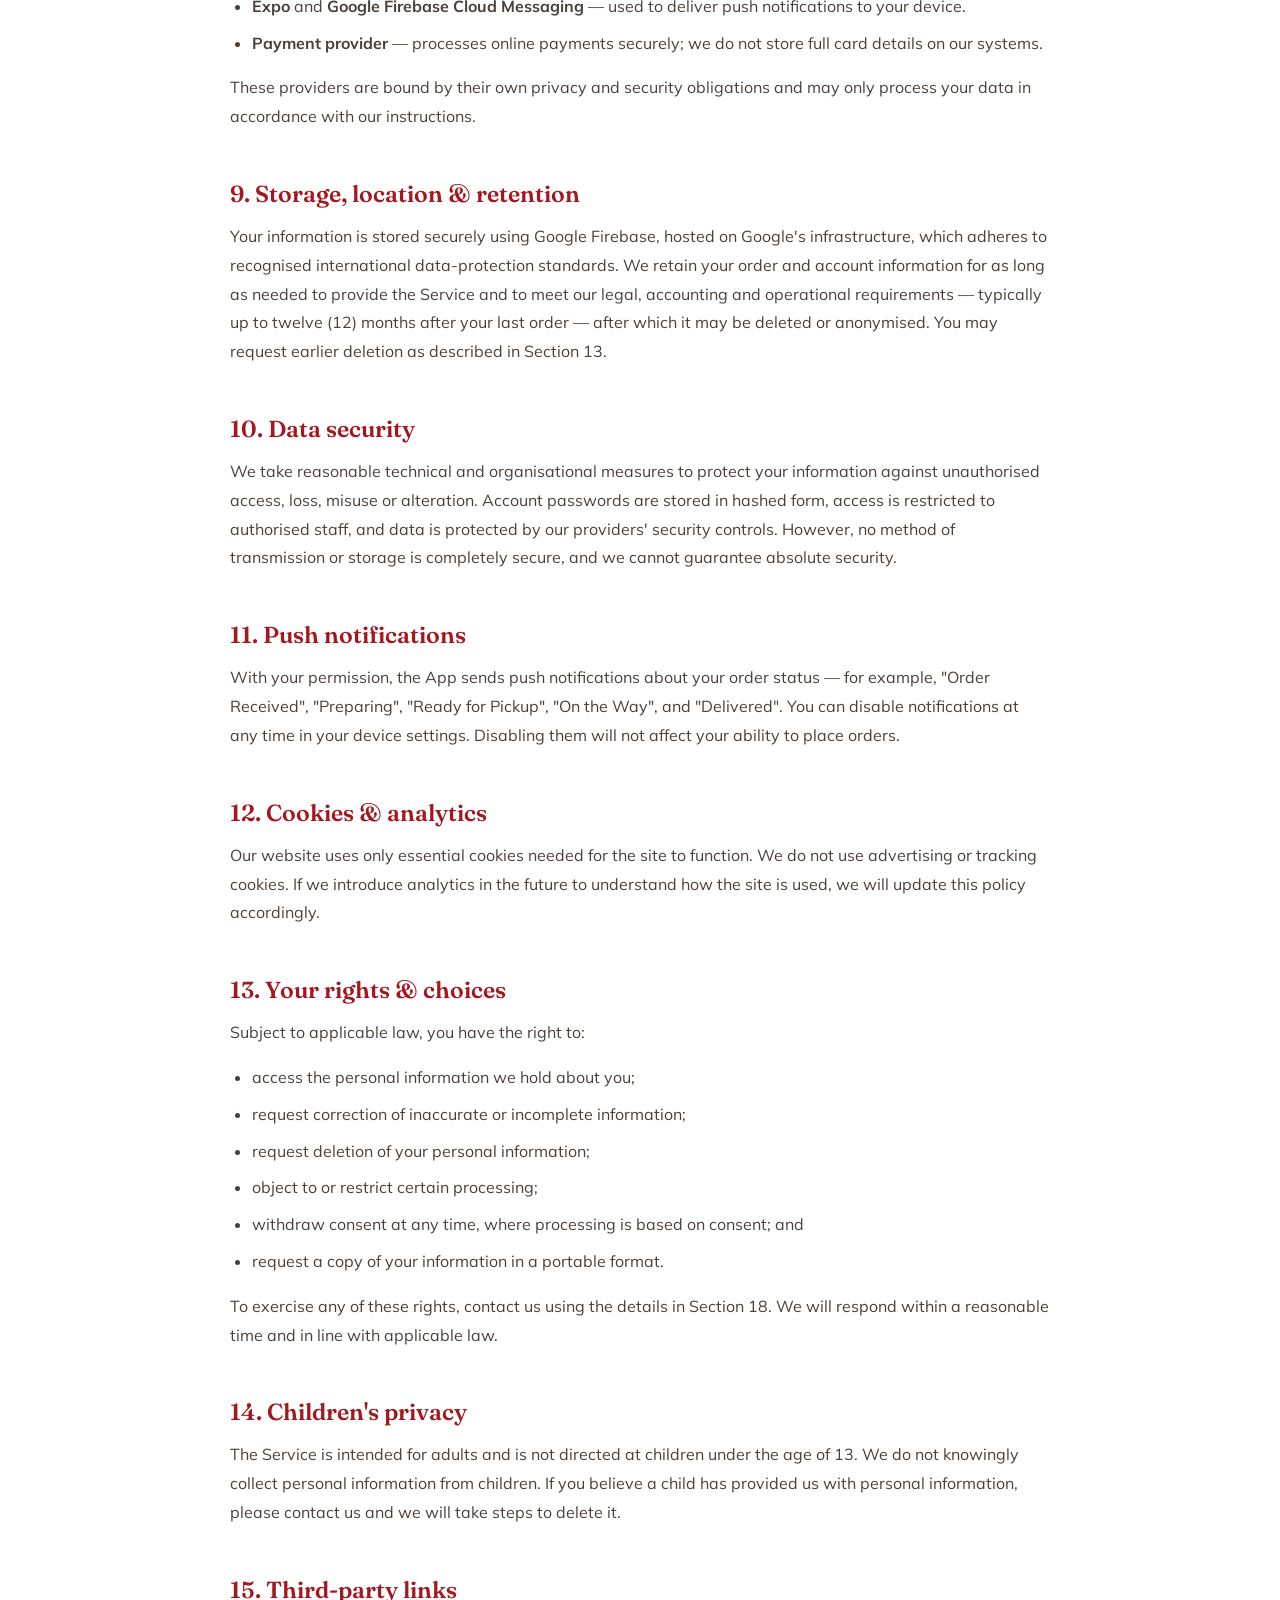
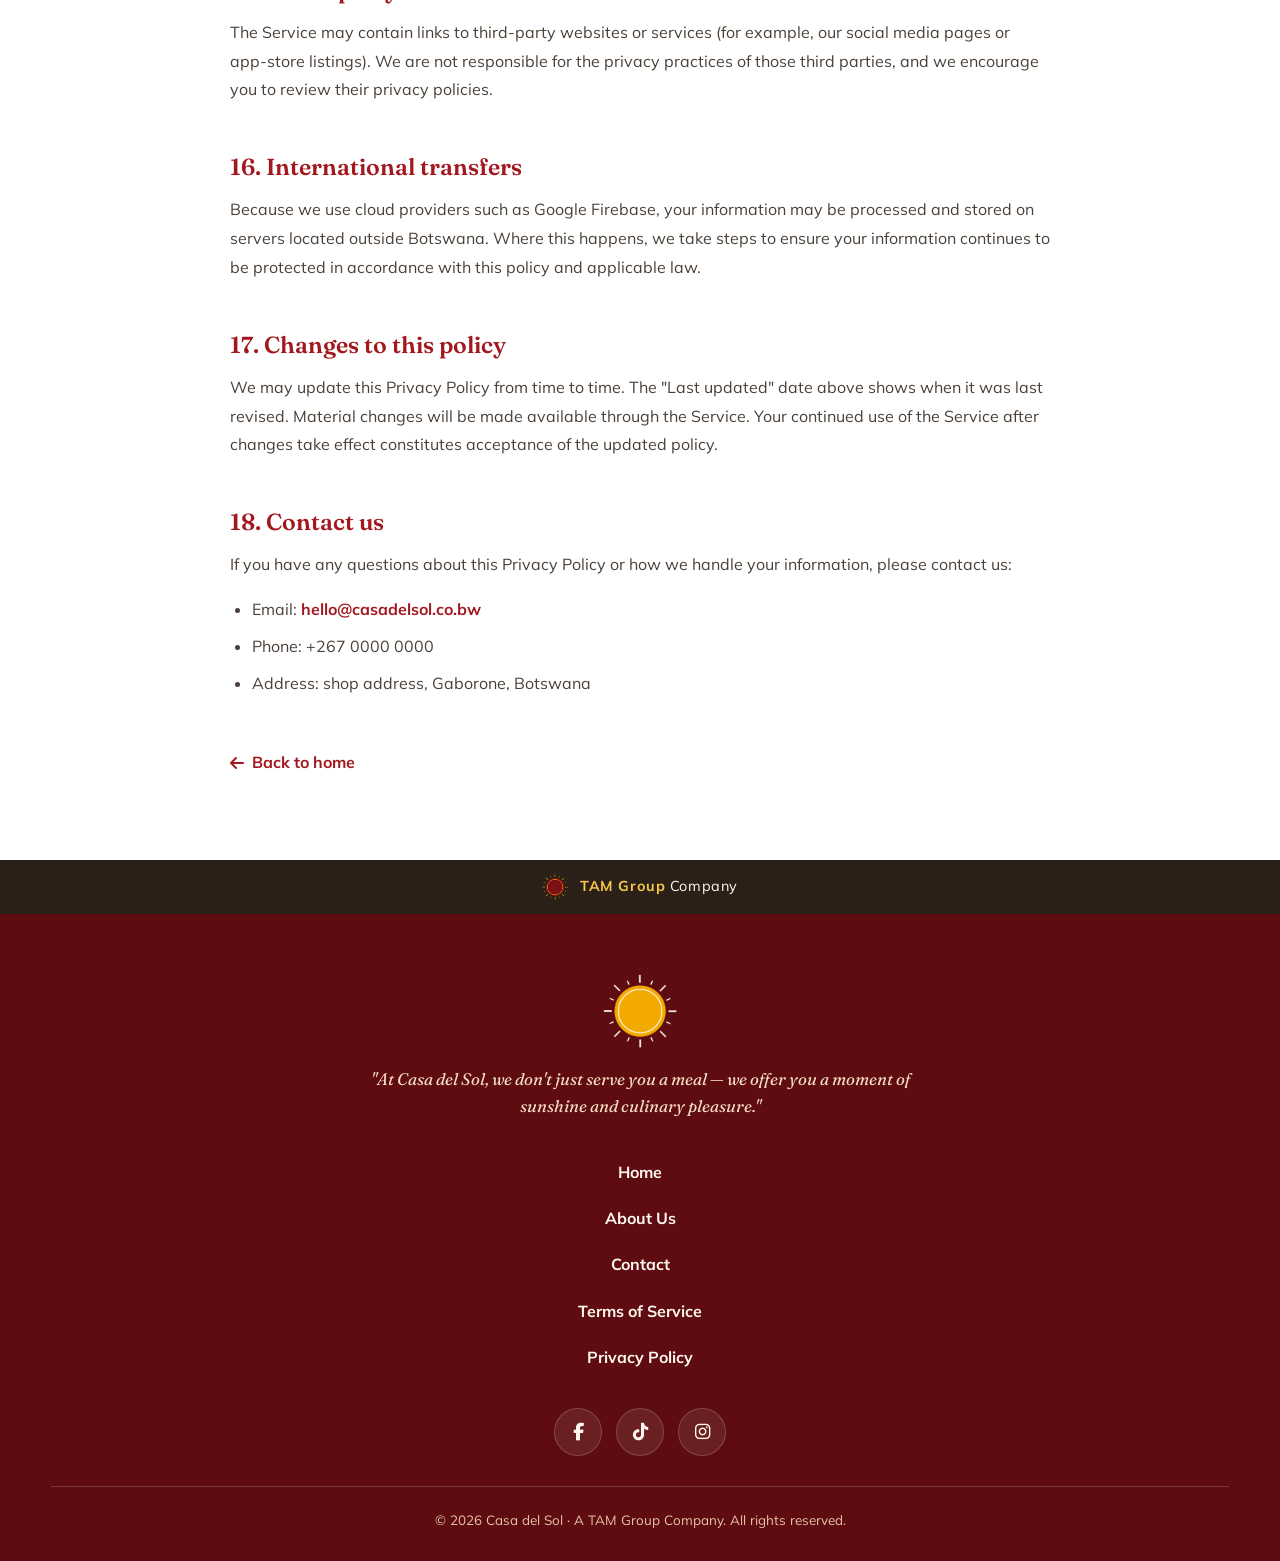
==== commit d3549f3d: "Update shop address in privacy.html" ====
--- a/privacy.html
+++ b/privacy.html
@@ -189,7 +189,7 @@
       <ul>
         <li>Email: <a href="mailto:hello@casadelsol.co.bw">hello@casadelsol.co.bw</a></li>
         <li>Phone: +267 0000 0000</li>
-        <li>Address: Set your shop address here, Gaborone, Botswana</li>
+        <li>Address: shop address, Gaborone, Botswana</li>
       </ul>
 
       <a class="back-home" href="index.html"><i class="fa-solid fa-arrow-left"></i> Back to home</a>
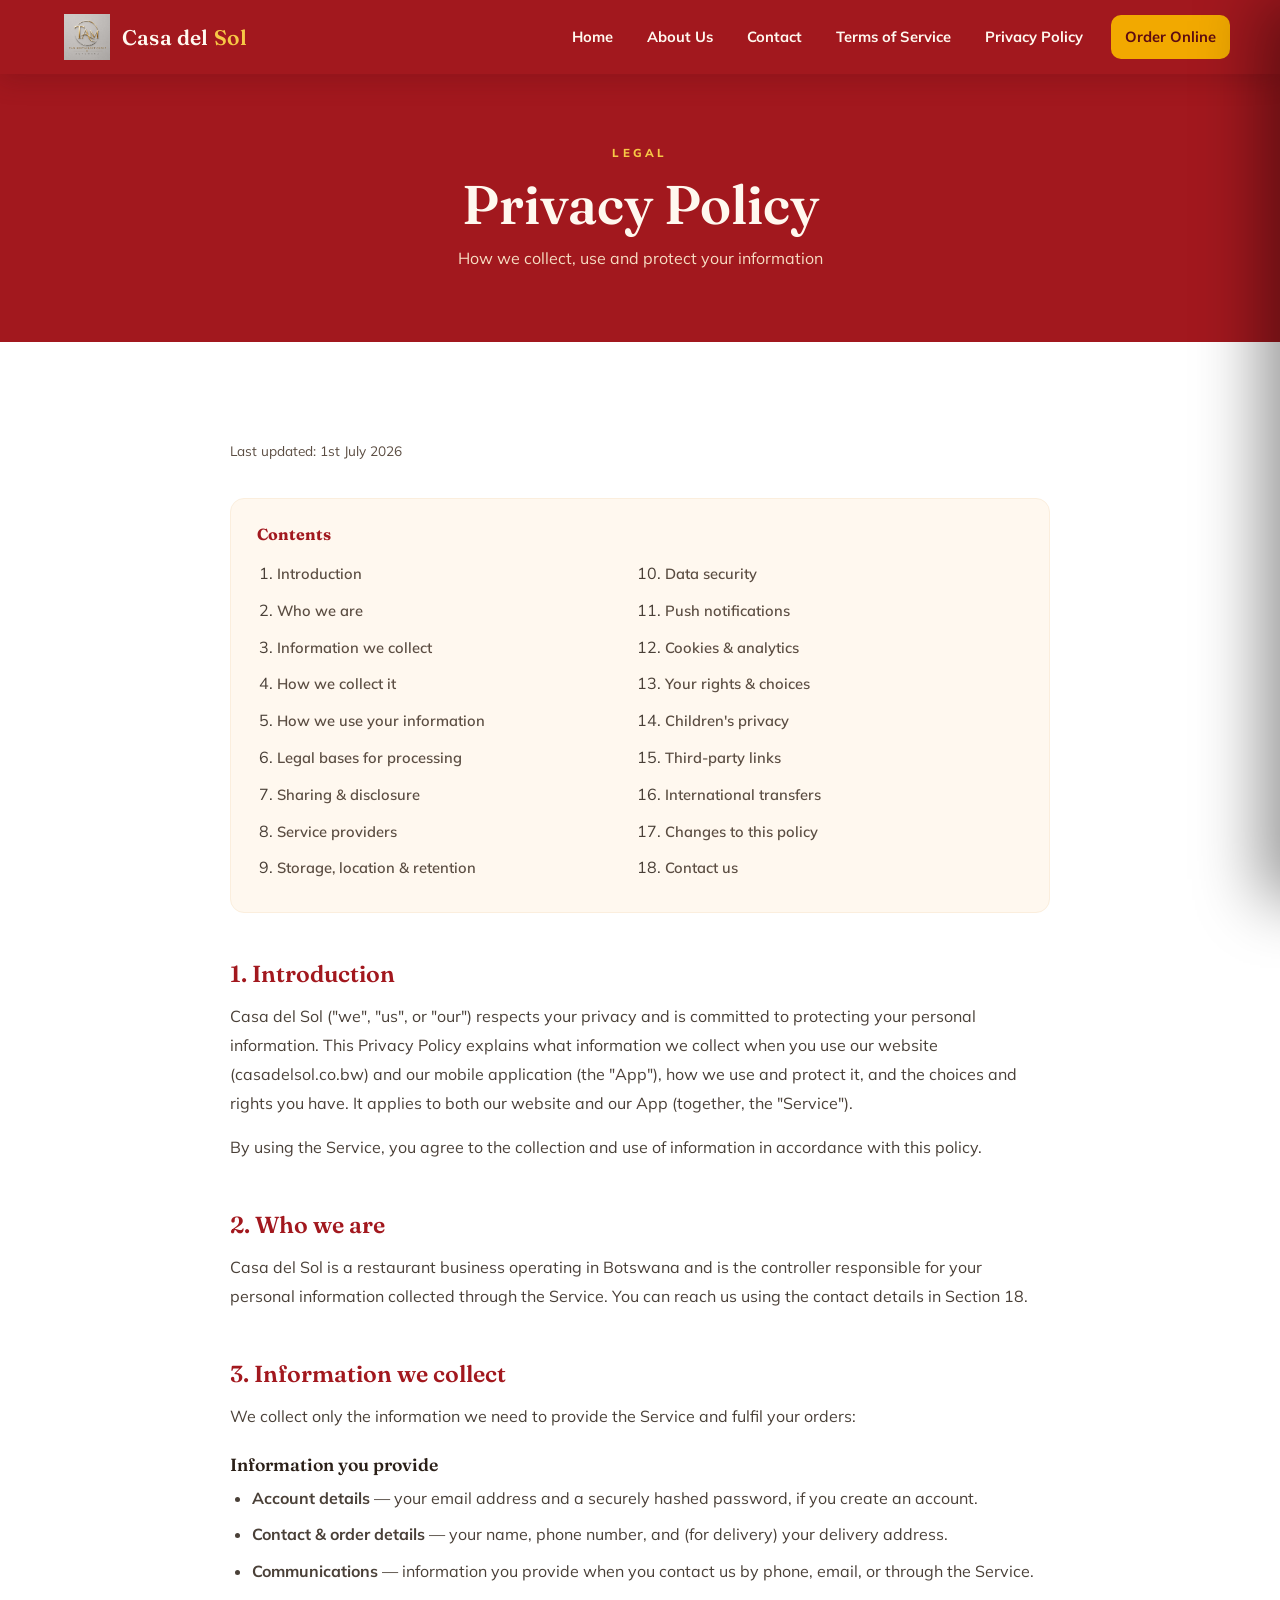
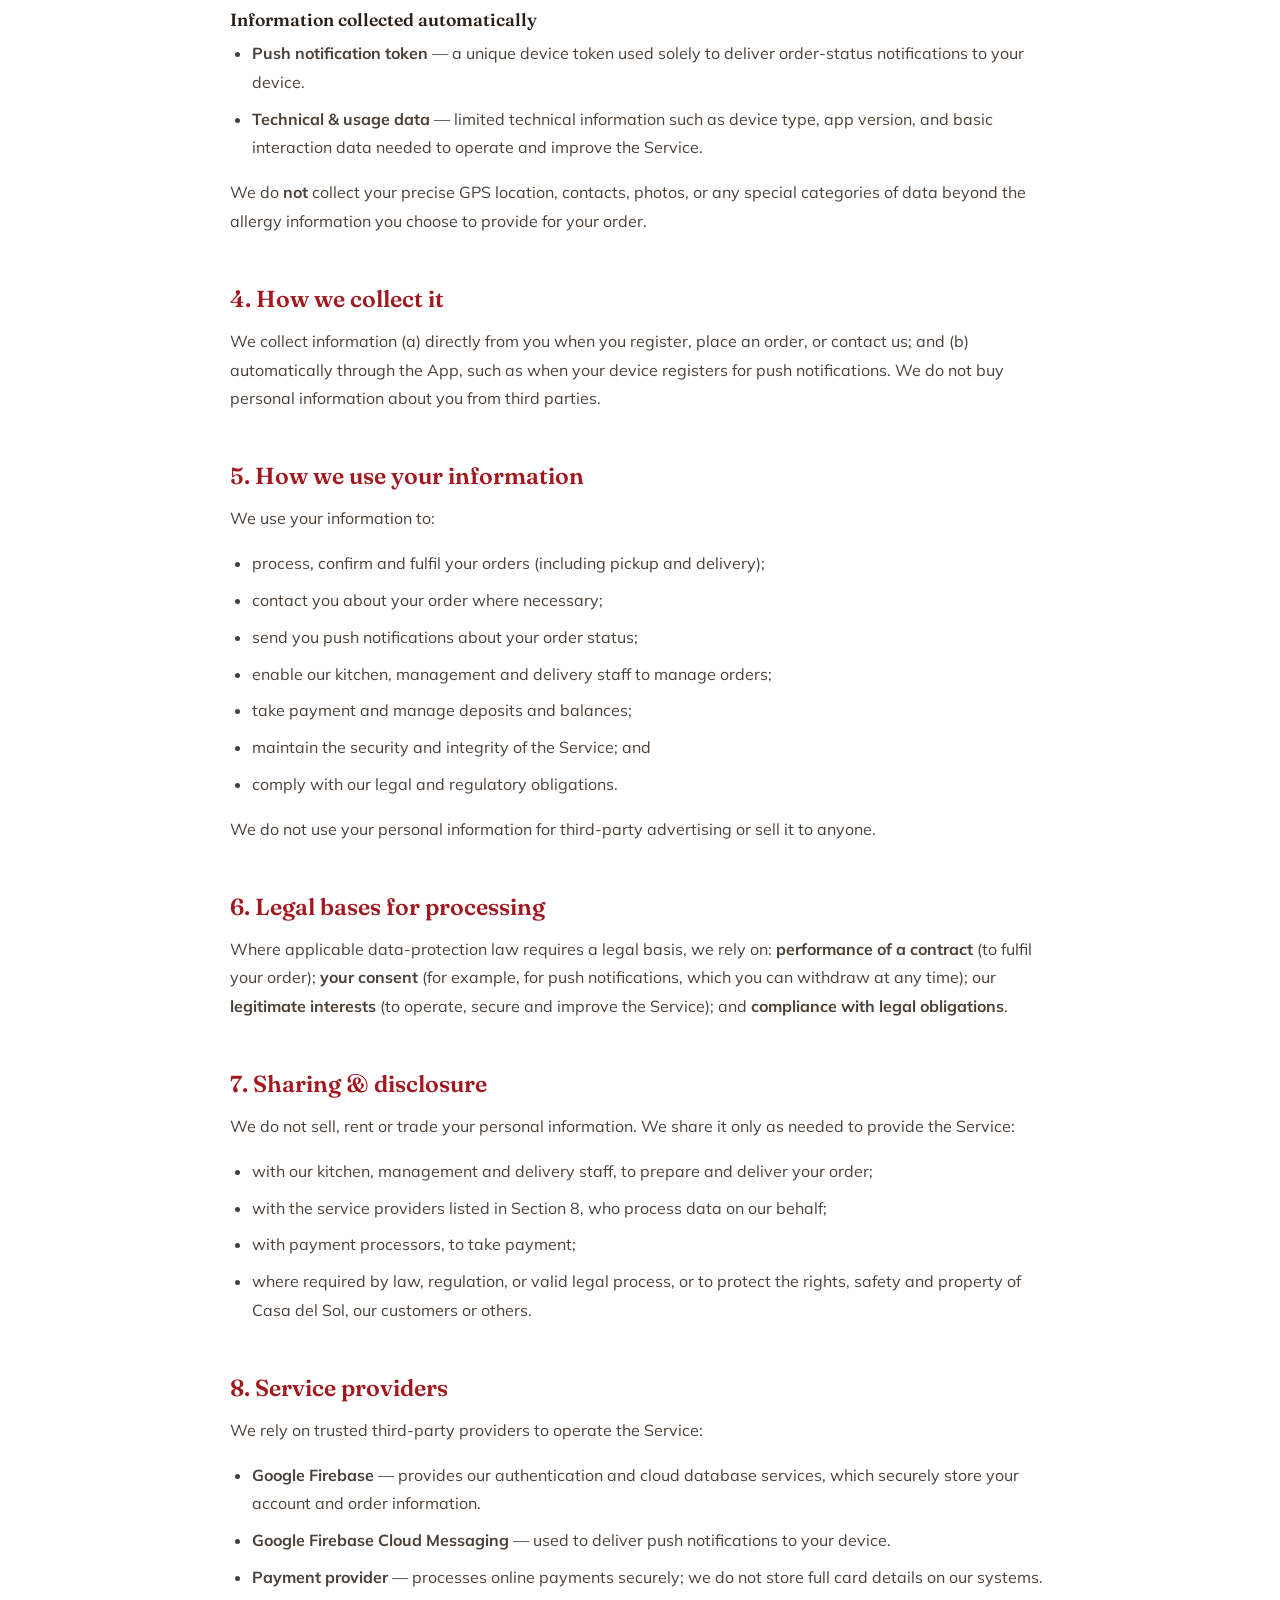
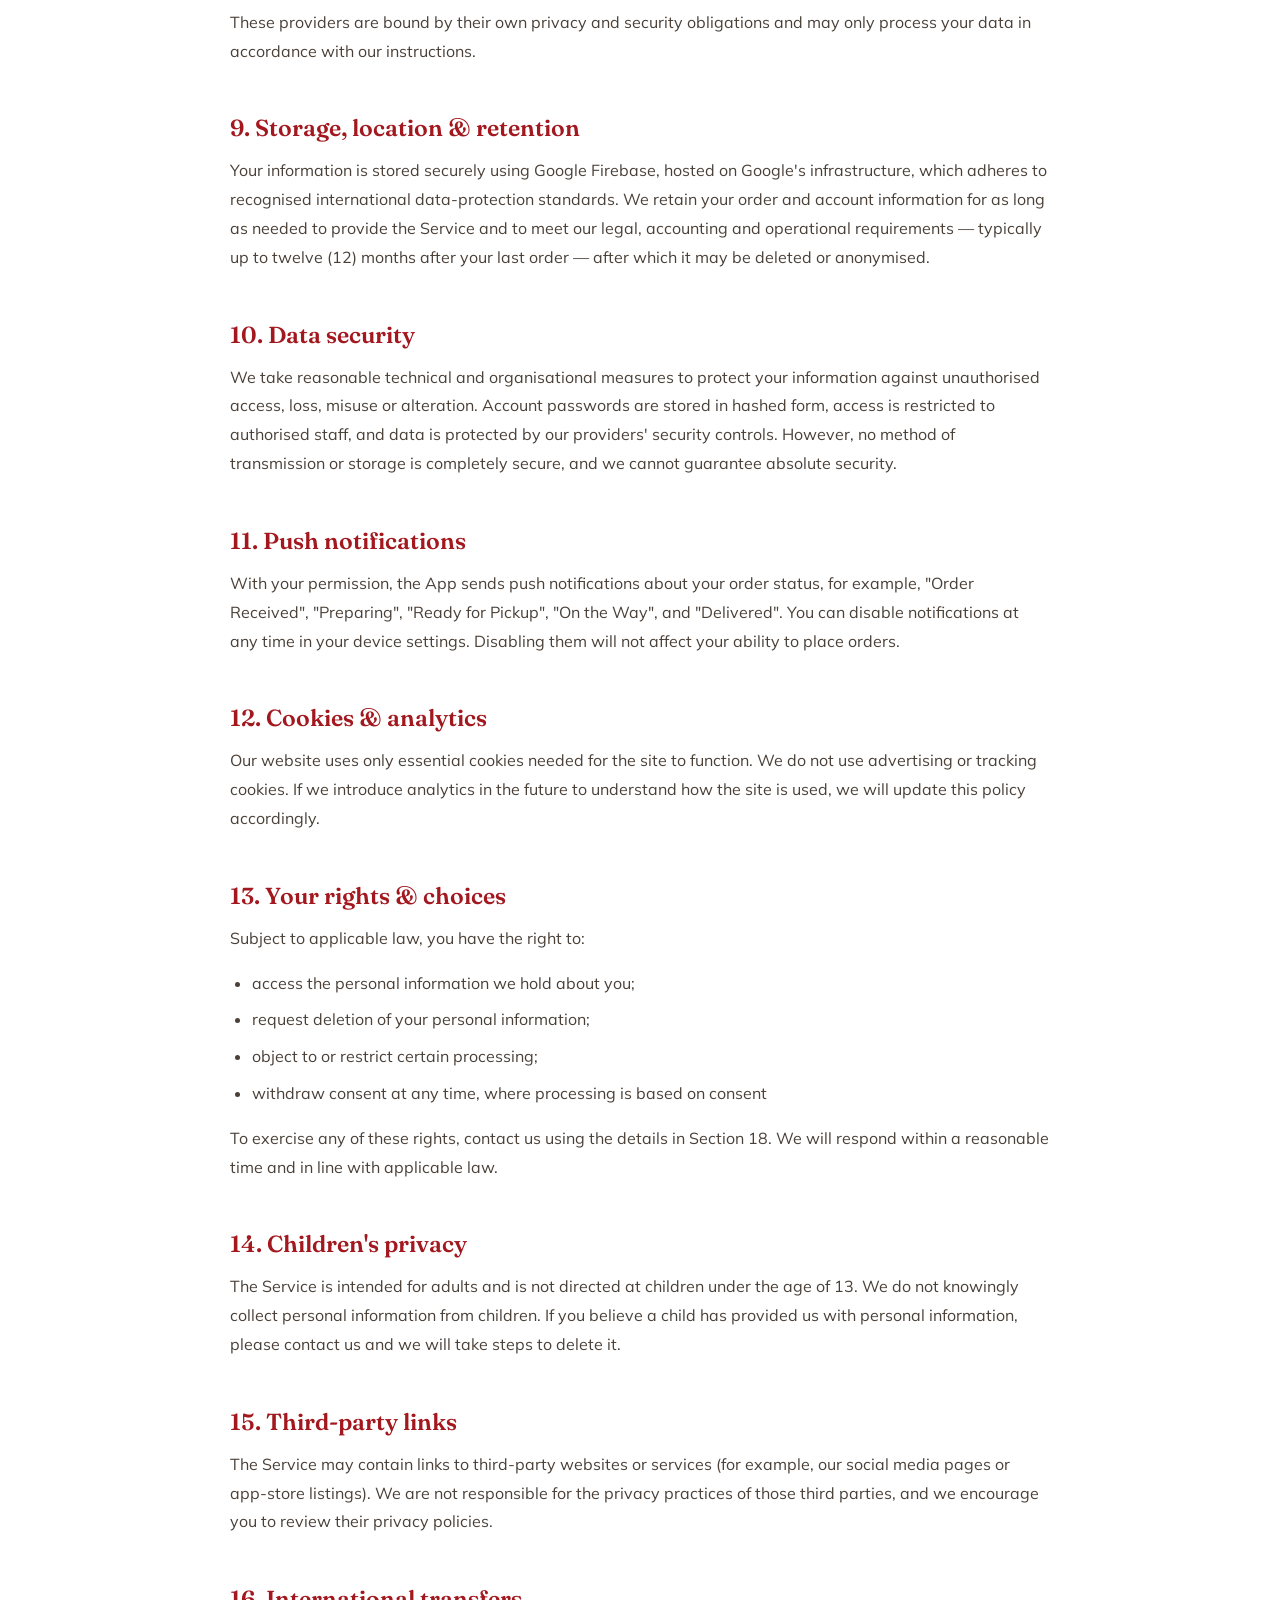
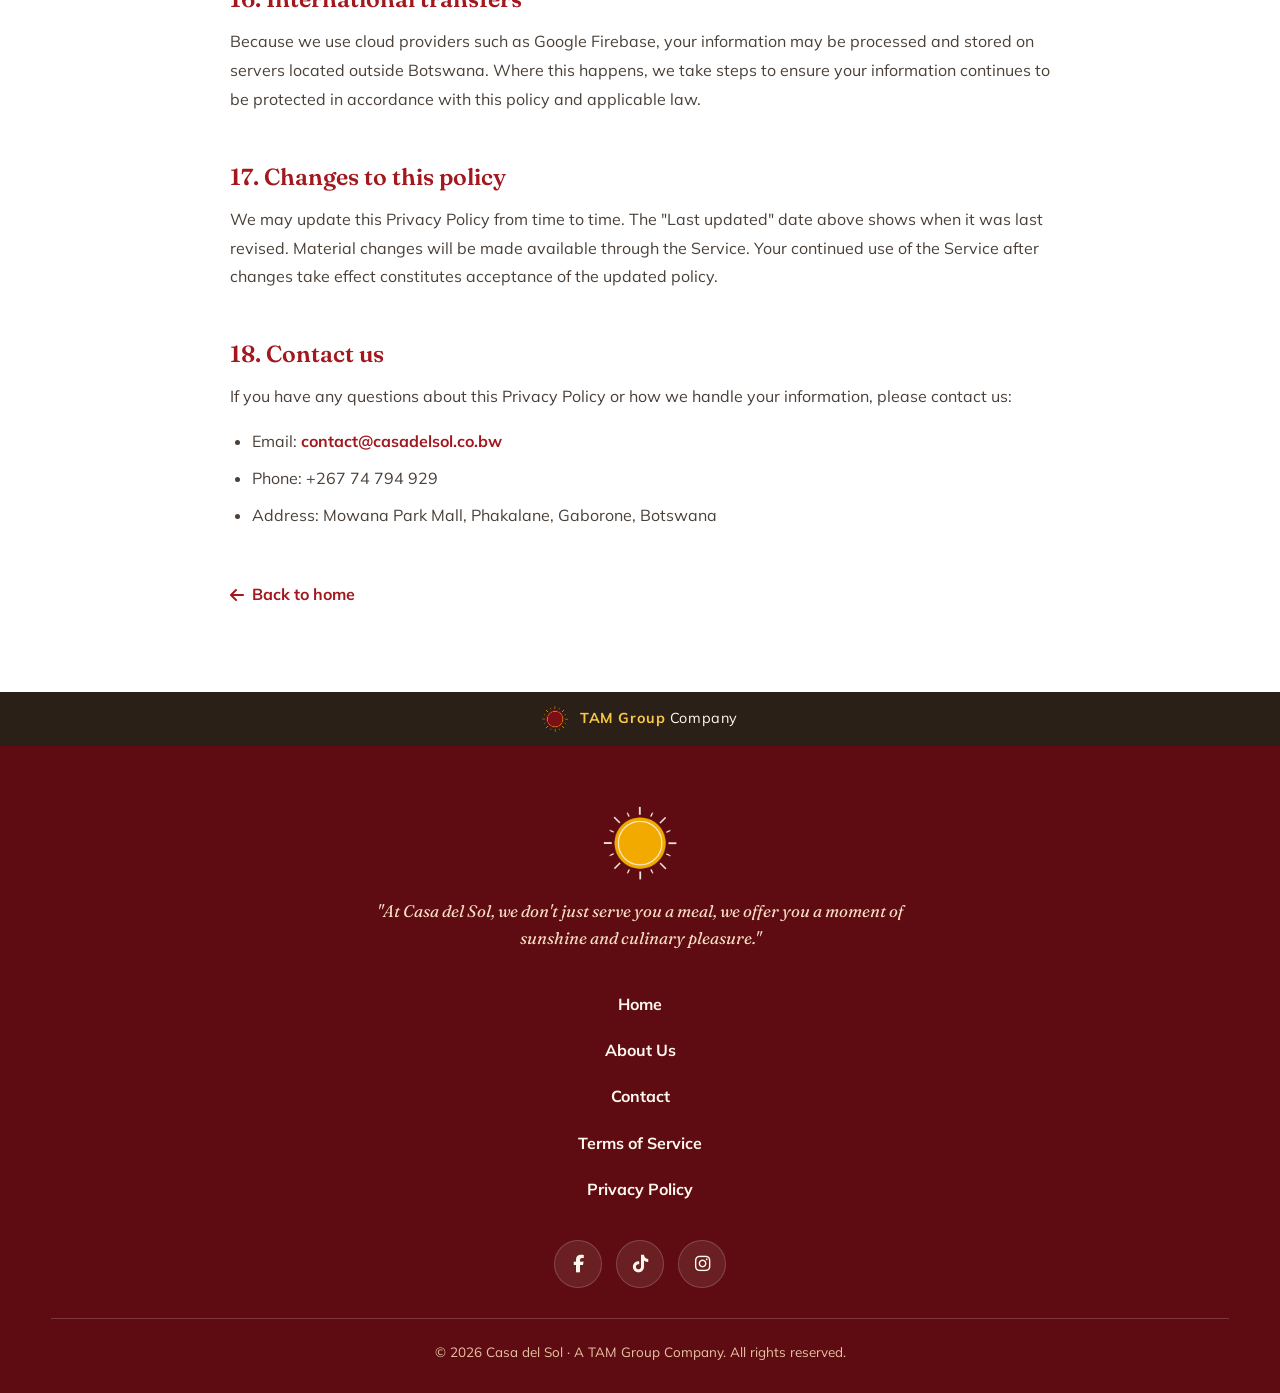
==== commit 2caf1c5d: "Update privacy.html" ====
--- a/privacy.html
+++ b/privacy.html
@@ -43,8 +43,8 @@
     <hr>
     <a href="index.html#find-us"><i class="fa-solid fa-location-dot"></i> Contact</a>
     <div class="mm-contact">
-      <div><i class="fa-solid fa-phone"></i> +267 0000 0000</div>
-      <div><i class="fa-solid fa-envelope"></i> hello@casadelsol.co.bw</div>
+      <div><i class="fa-solid fa-phone"></i> +267 74 794 929</div>
+      <div><i class="fa-solid fa-envelope"></i> contact@casadelsol.co.bw</div>
     </div>
     <hr>
     <a href="terms.html"><i class="fa-solid fa-file-contract"></i> Terms of Service</a>
@@ -62,7 +62,7 @@
   <!-- CONTENT -->
   <main class="legal">
     <div class="legal-wrap">
-      <p class="updated">Last updated: 1 January 2025</p>
+      <p class="updated">Last updated: 1st July 2026</p>
 
       <div class="legal-toc">
         <h4>Contents</h4>
@@ -101,7 +101,6 @@
       <ul>
         <li><strong>Account details</strong> — your email address and a securely hashed password, if you create an account.</li>
         <li><strong>Contact &amp; order details</strong> — your name, phone number, and (for delivery) your delivery address.</li>
-        <li><strong>Order information</strong> — the items you select, custom-order details, quantities, totals, your chosen pickup or delivery option, and any allergy or dietary information you provide.</li>
         <li><strong>Communications</strong> — information you provide when you contact us by phone, email, or through the Service.</li>
       </ul>
       <h3>Information collected automatically</h3>
@@ -143,19 +142,19 @@
       <p>We rely on trusted third-party providers to operate the Service:</p>
       <ul>
         <li><strong>Google Firebase</strong> — provides our authentication and cloud database services, which securely store your account and order information.</li>
-        <li><strong>Expo</strong> and <strong>Google Firebase Cloud Messaging</strong> — used to deliver push notifications to your device.</li>
+        <li><strong>Google Firebase Cloud Messaging</strong> — used to deliver push notifications to your device.</li>
         <li><strong>Payment provider</strong> — processes online payments securely; we do not store full card details on our systems.</li>
       </ul>
       <p>These providers are bound by their own privacy and security obligations and may only process your data in accordance with our instructions.</p>
 
       <h2 id="p9">9. Storage, location &amp; retention</h2>
-      <p>Your information is stored securely using Google Firebase, hosted on Google's infrastructure, which adheres to recognised international data-protection standards. We retain your order and account information for as long as needed to provide the Service and to meet our legal, accounting and operational requirements — typically up to twelve (12) months after your last order — after which it may be deleted or anonymised. You may request earlier deletion as described in Section 13.</p>
+      <p>Your information is stored securely using Google Firebase, hosted on Google's infrastructure, which adheres to recognised international data-protection standards. We retain your order and account information for as long as needed to provide the Service and to meet our legal, accounting and operational requirements — typically up to twelve (12) months after your last order — after which it may be deleted or anonymised.</p>
 
       <h2 id="p10">10. Data security</h2>
       <p>We take reasonable technical and organisational measures to protect your information against unauthorised access, loss, misuse or alteration. Account passwords are stored in hashed form, access is restricted to authorised staff, and data is protected by our providers' security controls. However, no method of transmission or storage is completely secure, and we cannot guarantee absolute security.</p>
 
       <h2 id="p11">11. Push notifications</h2>
-      <p>With your permission, the App sends push notifications about your order status — for example, "Order Received", "Preparing", "Ready for Pickup", "On the Way", and "Delivered". You can disable notifications at any time in your device settings. Disabling them will not affect your ability to place orders.</p>
+      <p>With your permission, the App sends push notifications about your order status, for example, "Order Received", "Preparing", "Ready for Pickup", "On the Way", and "Delivered". You can disable notifications at any time in your device settings. Disabling them will not affect your ability to place orders.</p>
 
       <h2 id="p12">12. Cookies &amp; analytics</h2>
       <p>Our website uses only essential cookies needed for the site to function. We do not use advertising or tracking cookies. If we introduce analytics in the future to understand how the site is used, we will update this policy accordingly.</p>
@@ -164,11 +163,9 @@
       <p>Subject to applicable law, you have the right to:</p>
       <ul>
         <li>access the personal information we hold about you;</li>
-        <li>request correction of inaccurate or incomplete information;</li>
         <li>request deletion of your personal information;</li>
         <li>object to or restrict certain processing;</li>
-        <li>withdraw consent at any time, where processing is based on consent; and</li>
-        <li>request a copy of your information in a portable format.</li>
+        <li>withdraw consent at any time, where processing is based on consent</li>
       </ul>
       <p>To exercise any of these rights, contact us using the details in Section 18. We will respond within a reasonable time and in line with applicable law.</p>
 
@@ -187,9 +184,9 @@
       <h2 id="p18">18. Contact us</h2>
       <p>If you have any questions about this Privacy Policy or how we handle your information, please contact us:</p>
       <ul>
-        <li>Email: <a href="mailto:hello@casadelsol.co.bw">hello@casadelsol.co.bw</a></li>
-        <li>Phone: +267 0000 0000</li>
-        <li>Address: shop address, Gaborone, Botswana</li>
+        <li>Email: <a href="mailto:hello@casadelsol.co.bw">contact@casadelsol.co.bw</a></li>
+        <li>Phone: +267 74 794 929</li>
+        <li>Address: Mowana Park Mall, Phakalane, Gaborone, Botswana</li>
       </ul>
 
       <a class="back-home" href="index.html"><i class="fa-solid fa-arrow-left"></i> Back to home</a>
@@ -206,7 +203,7 @@
   <footer class="footer-main">
     <div class="wrap">
       <img class="f-logo" src="images/logo-light.png" alt="Casa del Sol">
-      <p class="footer-tag">"At Casa del Sol, we don't just serve you a meal — we offer you a moment of sunshine and culinary pleasure."</p>
+      <p class="footer-tag">"At Casa del Sol, we don't just serve you a meal, we offer you a moment of sunshine and culinary pleasure."</p>
       <nav class="footer-nav" aria-label="Footer">
         <a href="index.html#top">Home</a>
         <a href="index.html#about">About Us</a>
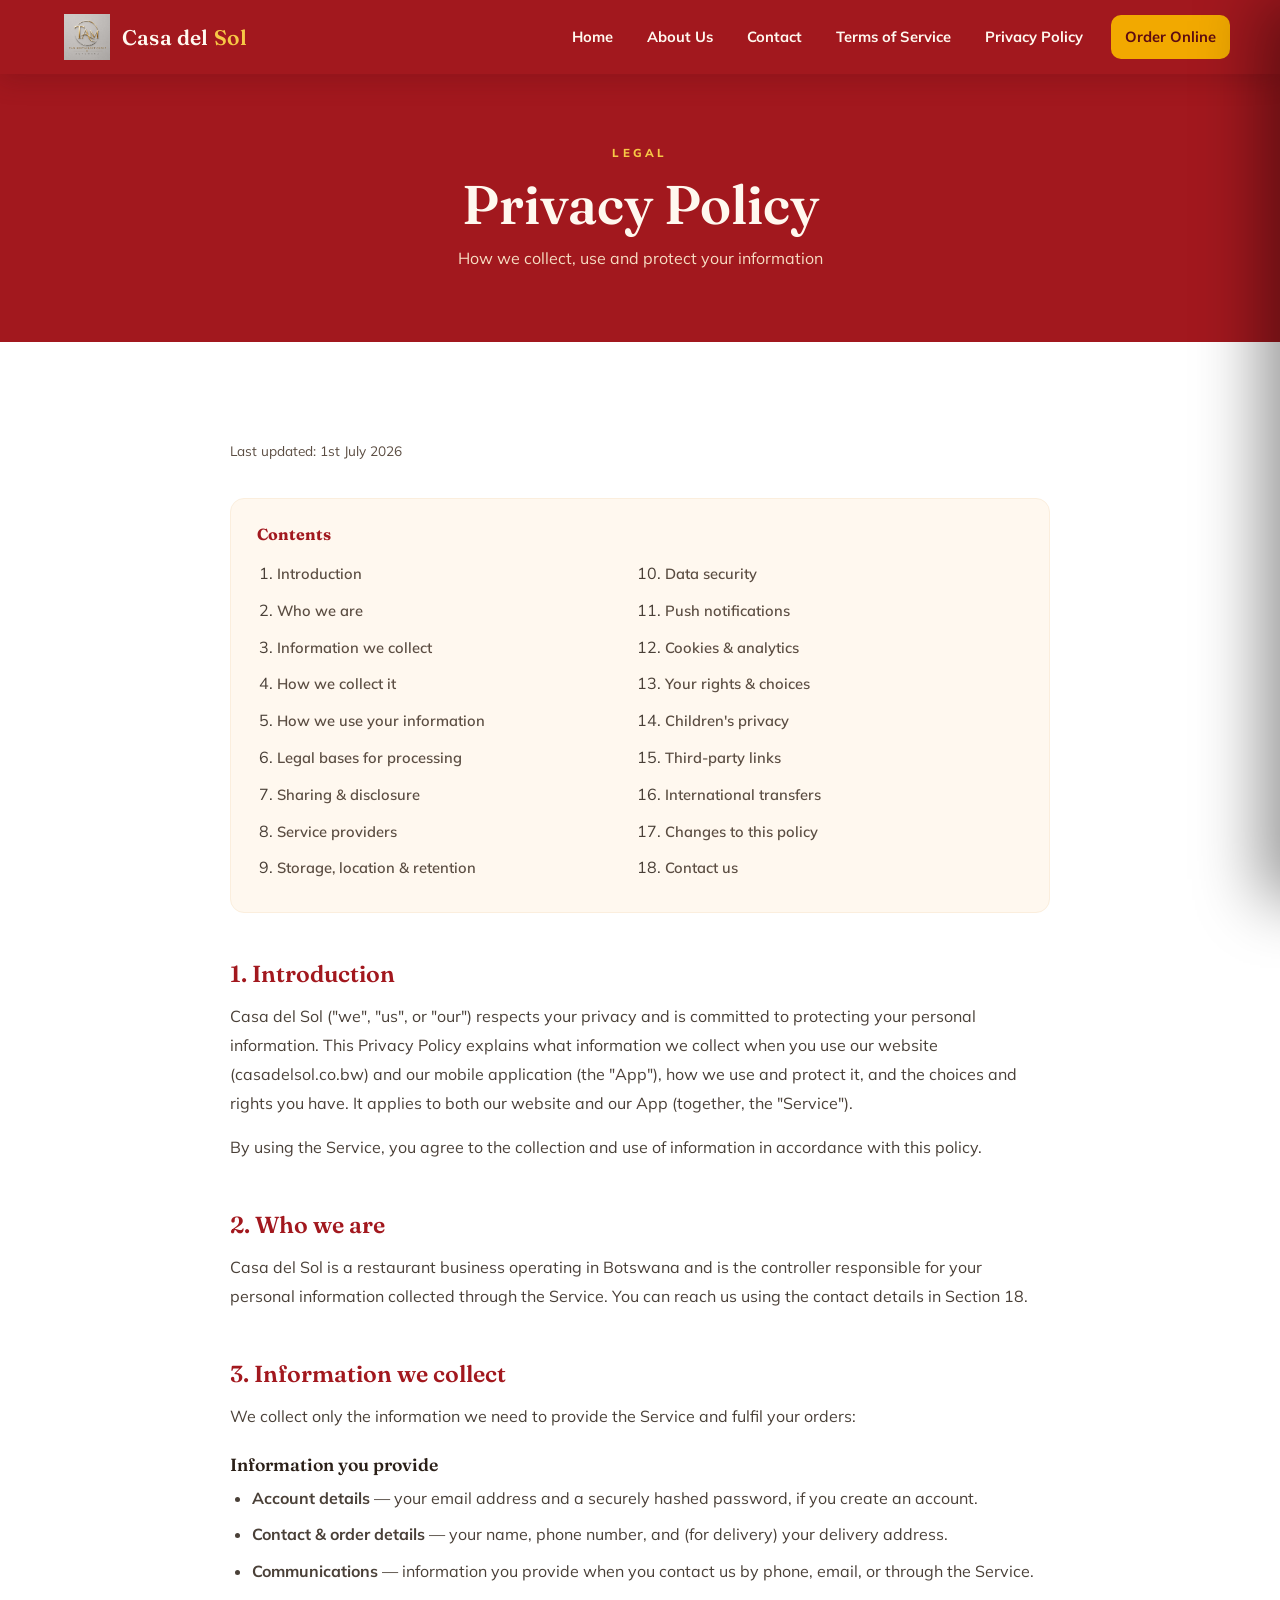
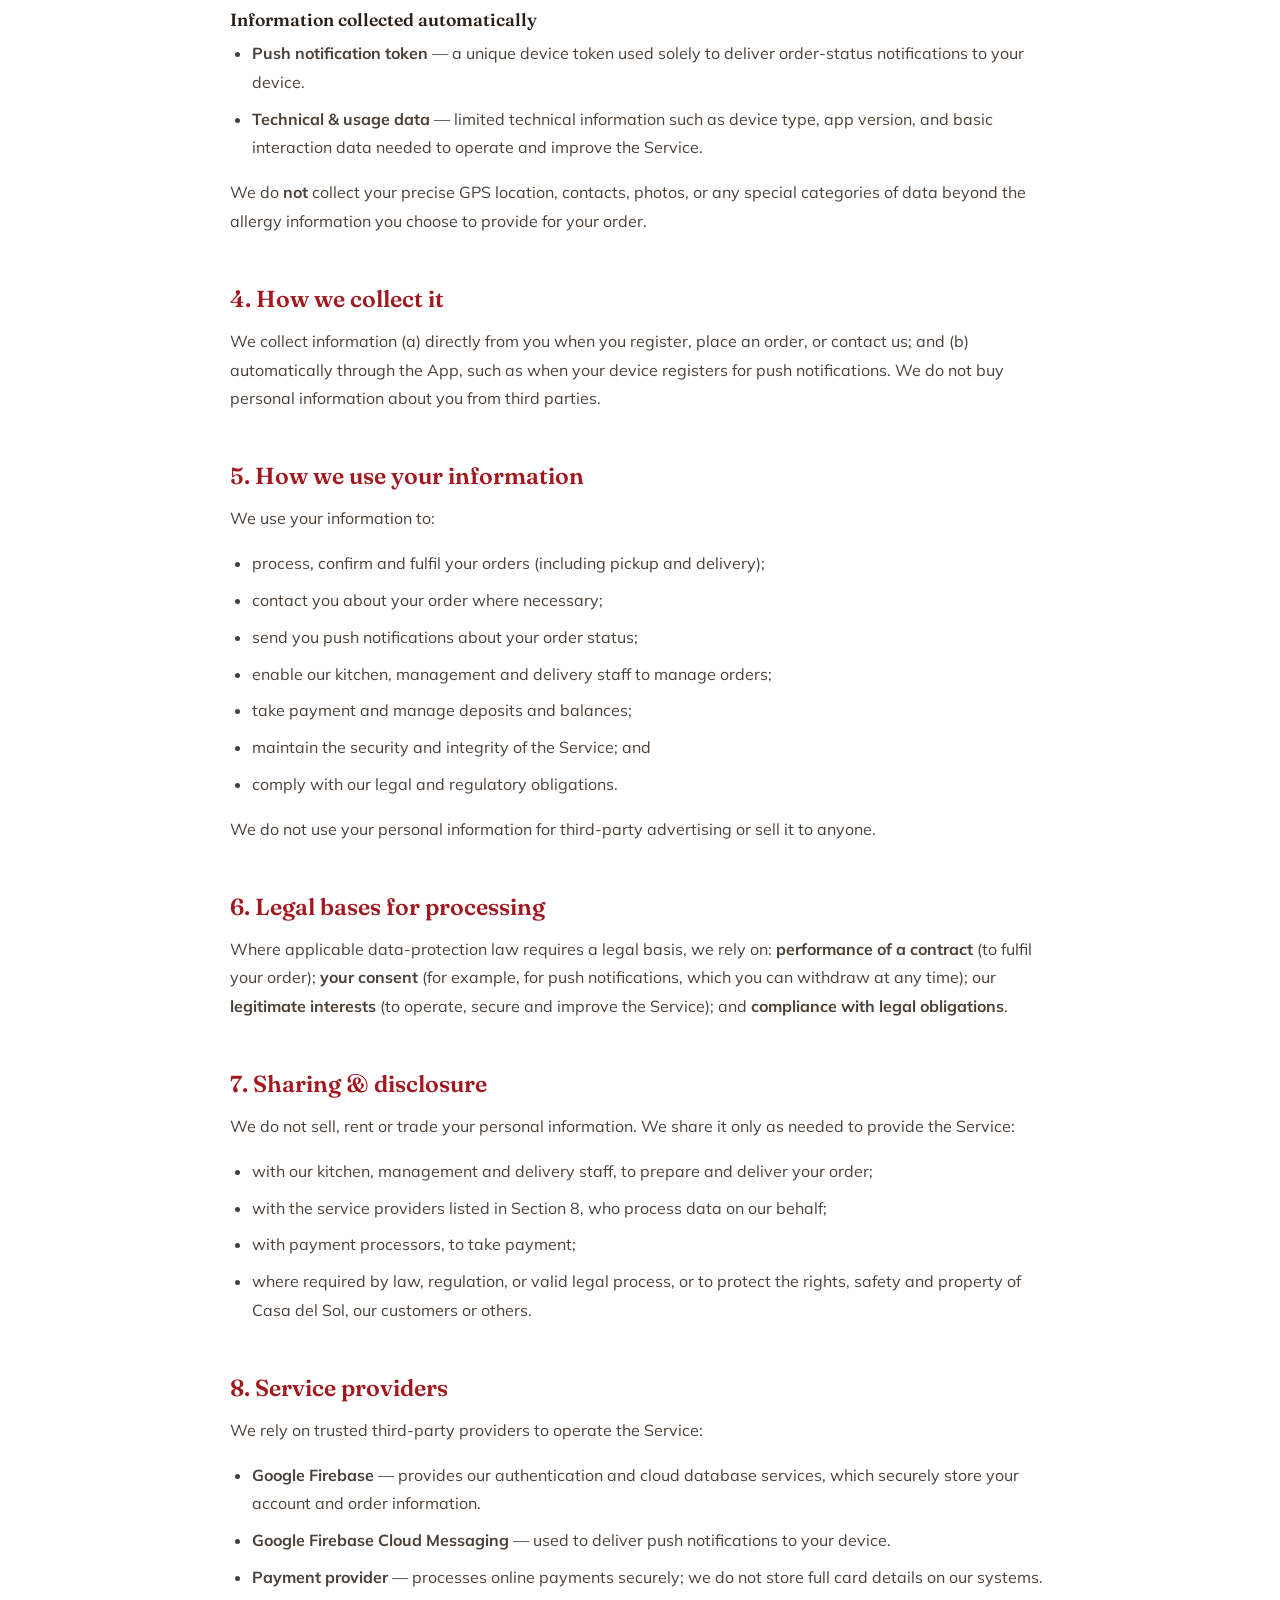
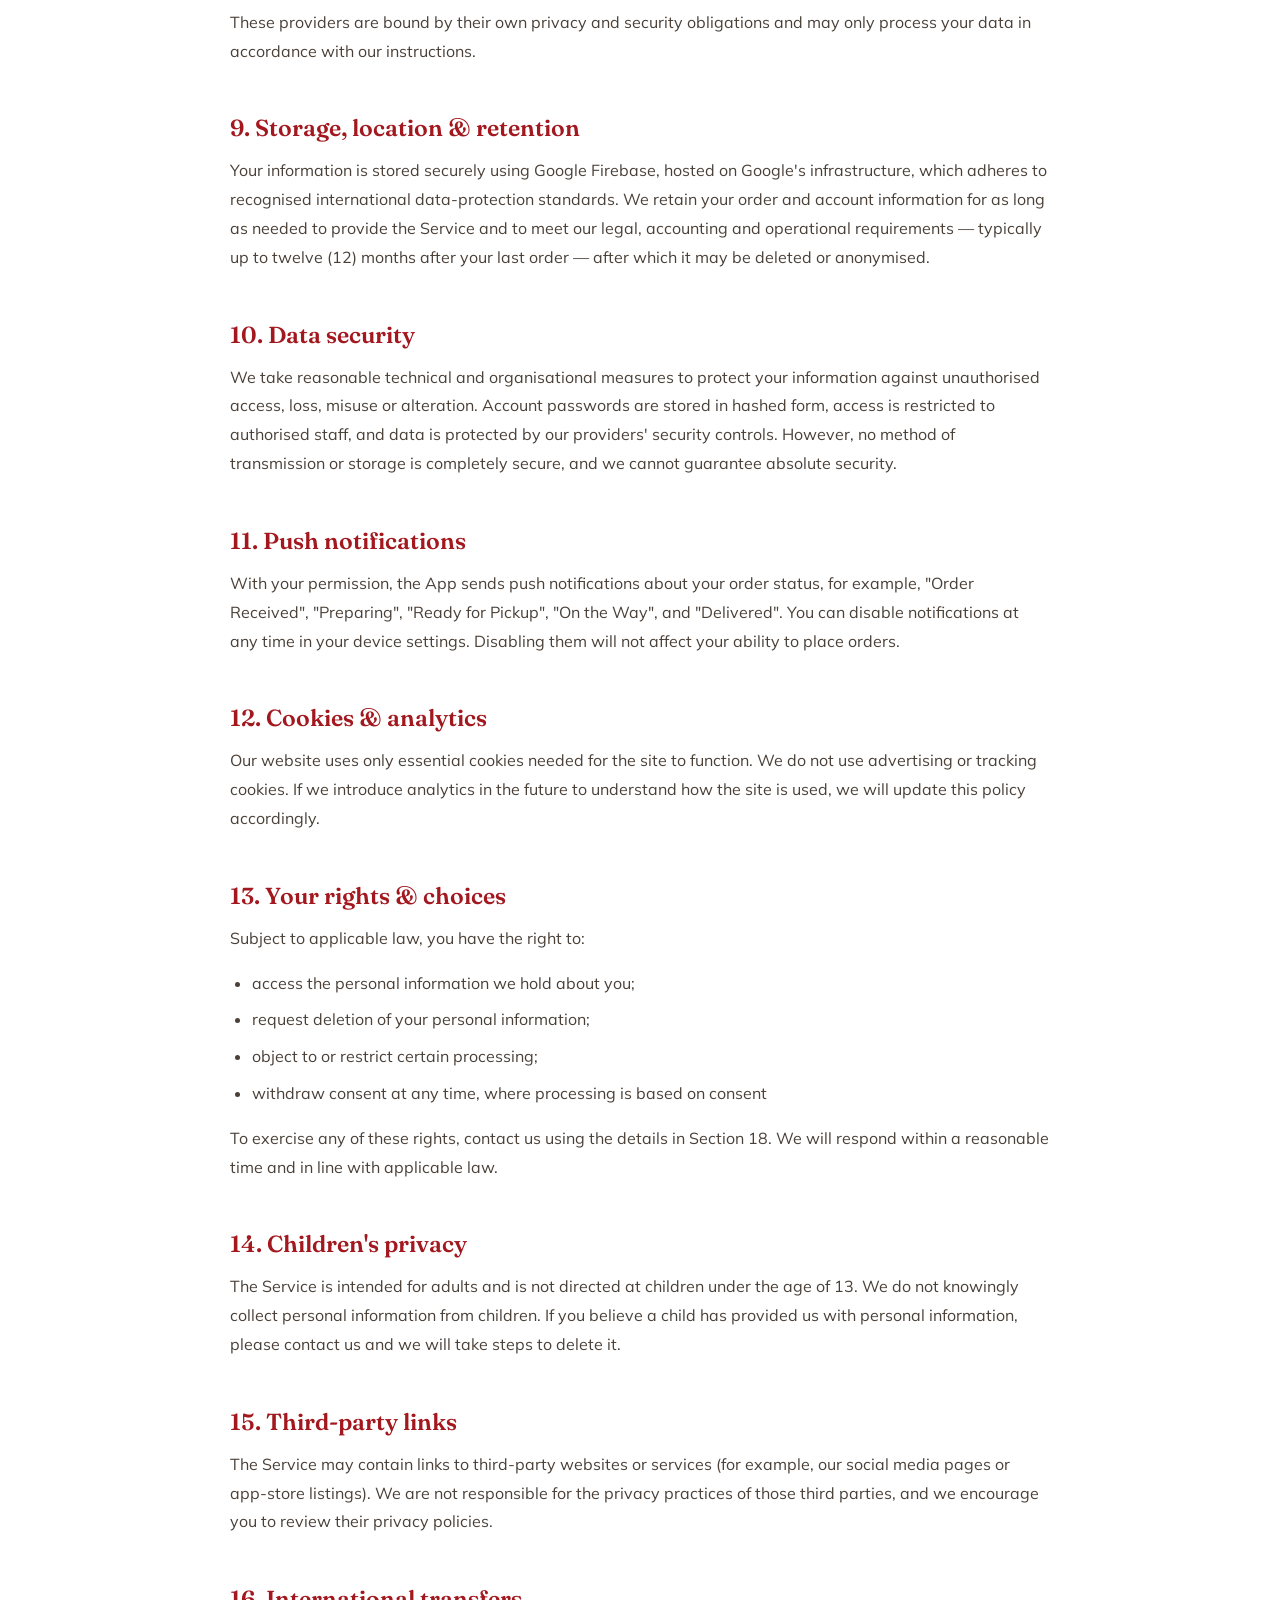
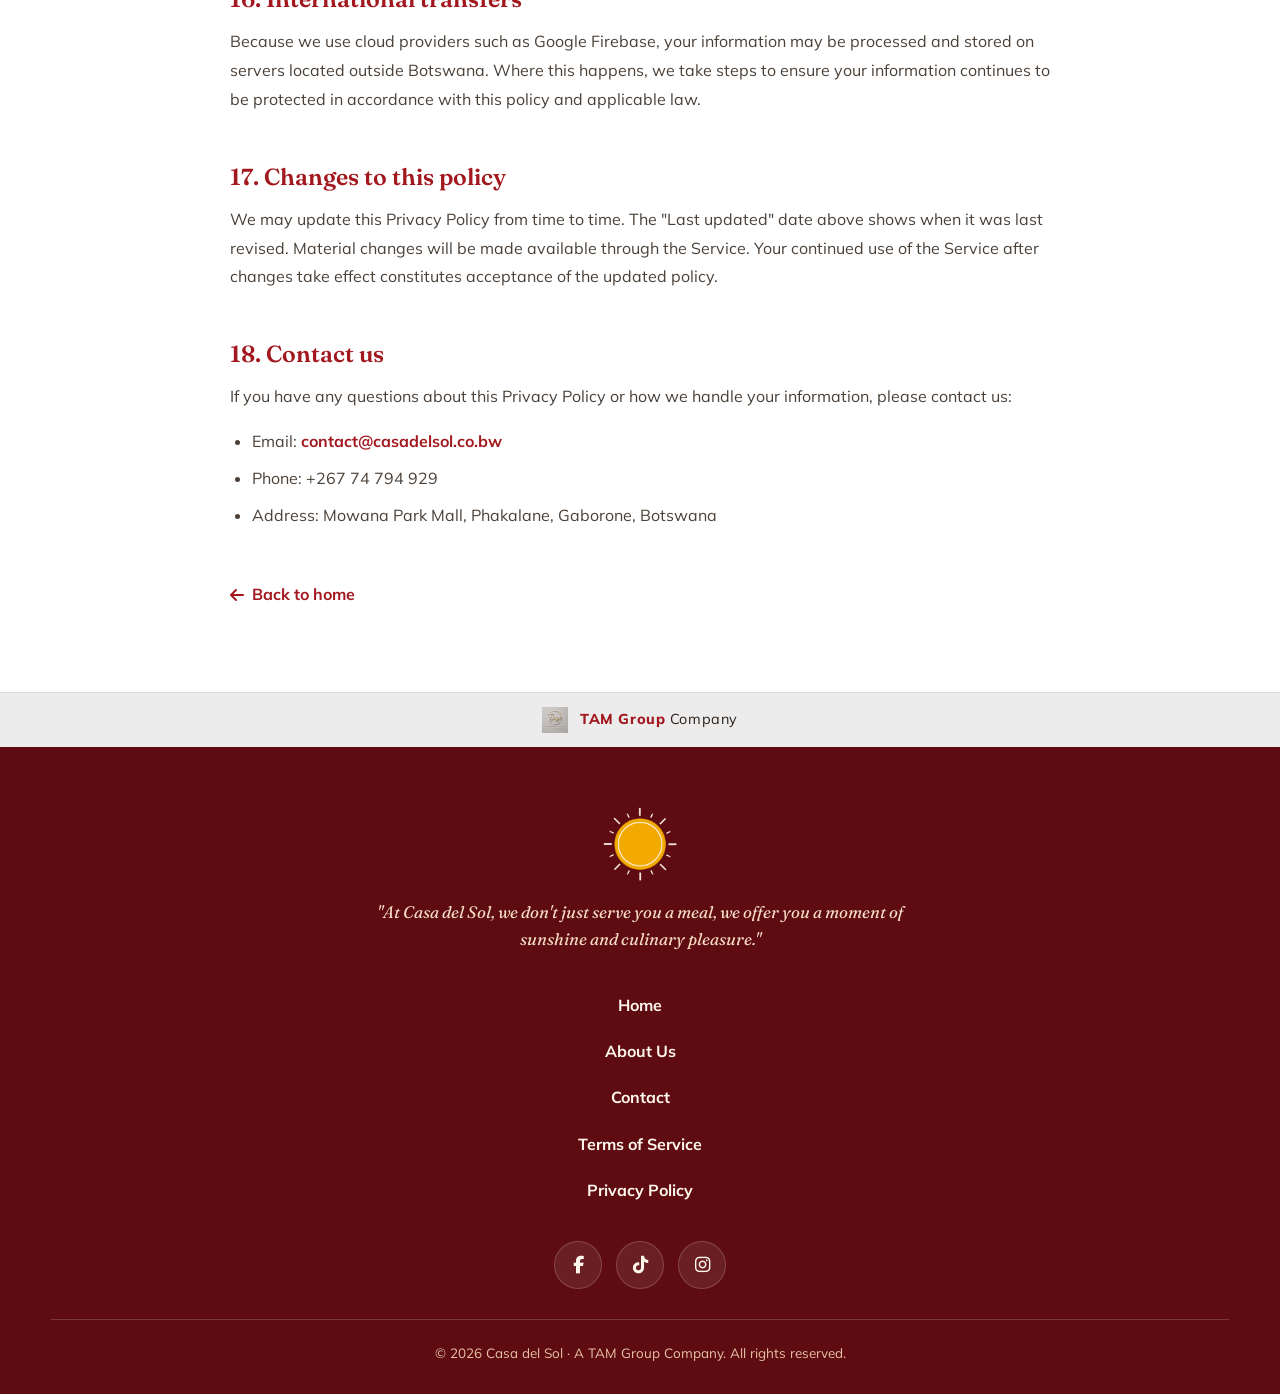
==== commit addfddf9: "Update footer logo image source" ====
--- a/privacy.html
+++ b/privacy.html
@@ -195,7 +195,7 @@
 
   <!-- THIN FOOTER -->
   <div class="footer-thin">
-    <img src="images/tam-logo.png" alt="TAM Group logo">
+    <img src="images/logo.png" alt="TAM Group logo">
     <span><b>TAM Group</b> Company</span>
   </div>
 
--- a/styles.css
+++ b/styles.css
@@ -146,7 +146,7 @@
    HERO
    ===================================================================== */
 .hero{ position:relative; min-height:min(86vh,720px); display:grid; place-items:center; overflow:hidden; }
-.hero-img{ position:absolute; inset:0; width:100%; height:100%; object-fit:cover; }
+.hero-img{ position:absolute; inset:0; width:100%; height:100%; object-fit:cover; object-position:center 35%; }
 .hero::after{
   content:""; position:absolute; inset:0;
   background:linear-gradient(180deg, rgba(94,12,17,.34) 0%, rgba(94,12,17,.58) 100%);
@@ -310,12 +310,13 @@
    FOOTERS
    ===================================================================== */
 .footer-thin{
-  background:var(--char); color:var(--cream);
+  background:#ECECEC; color:var(--char);
   display:flex; align-items:center; justify-content:center; gap:12px;
   padding:14px 16px; font-size:.9rem; letter-spacing:.04em;
+  border-top:1px solid #dcdcdc;
 }
 .footer-thin img{ width:26px; height:26px; }
-.footer-thin b{ color:var(--gold-light); font-weight:700; }
+.footer-thin b{ color:var(--red); font-weight:800; }
 
 .footer-main{ background:var(--red-deep); color:var(--cream); text-align:center; padding:60px 0 30px; }
 .footer-main .f-logo{ width:74px; height:74px; margin:0 auto 18px; }
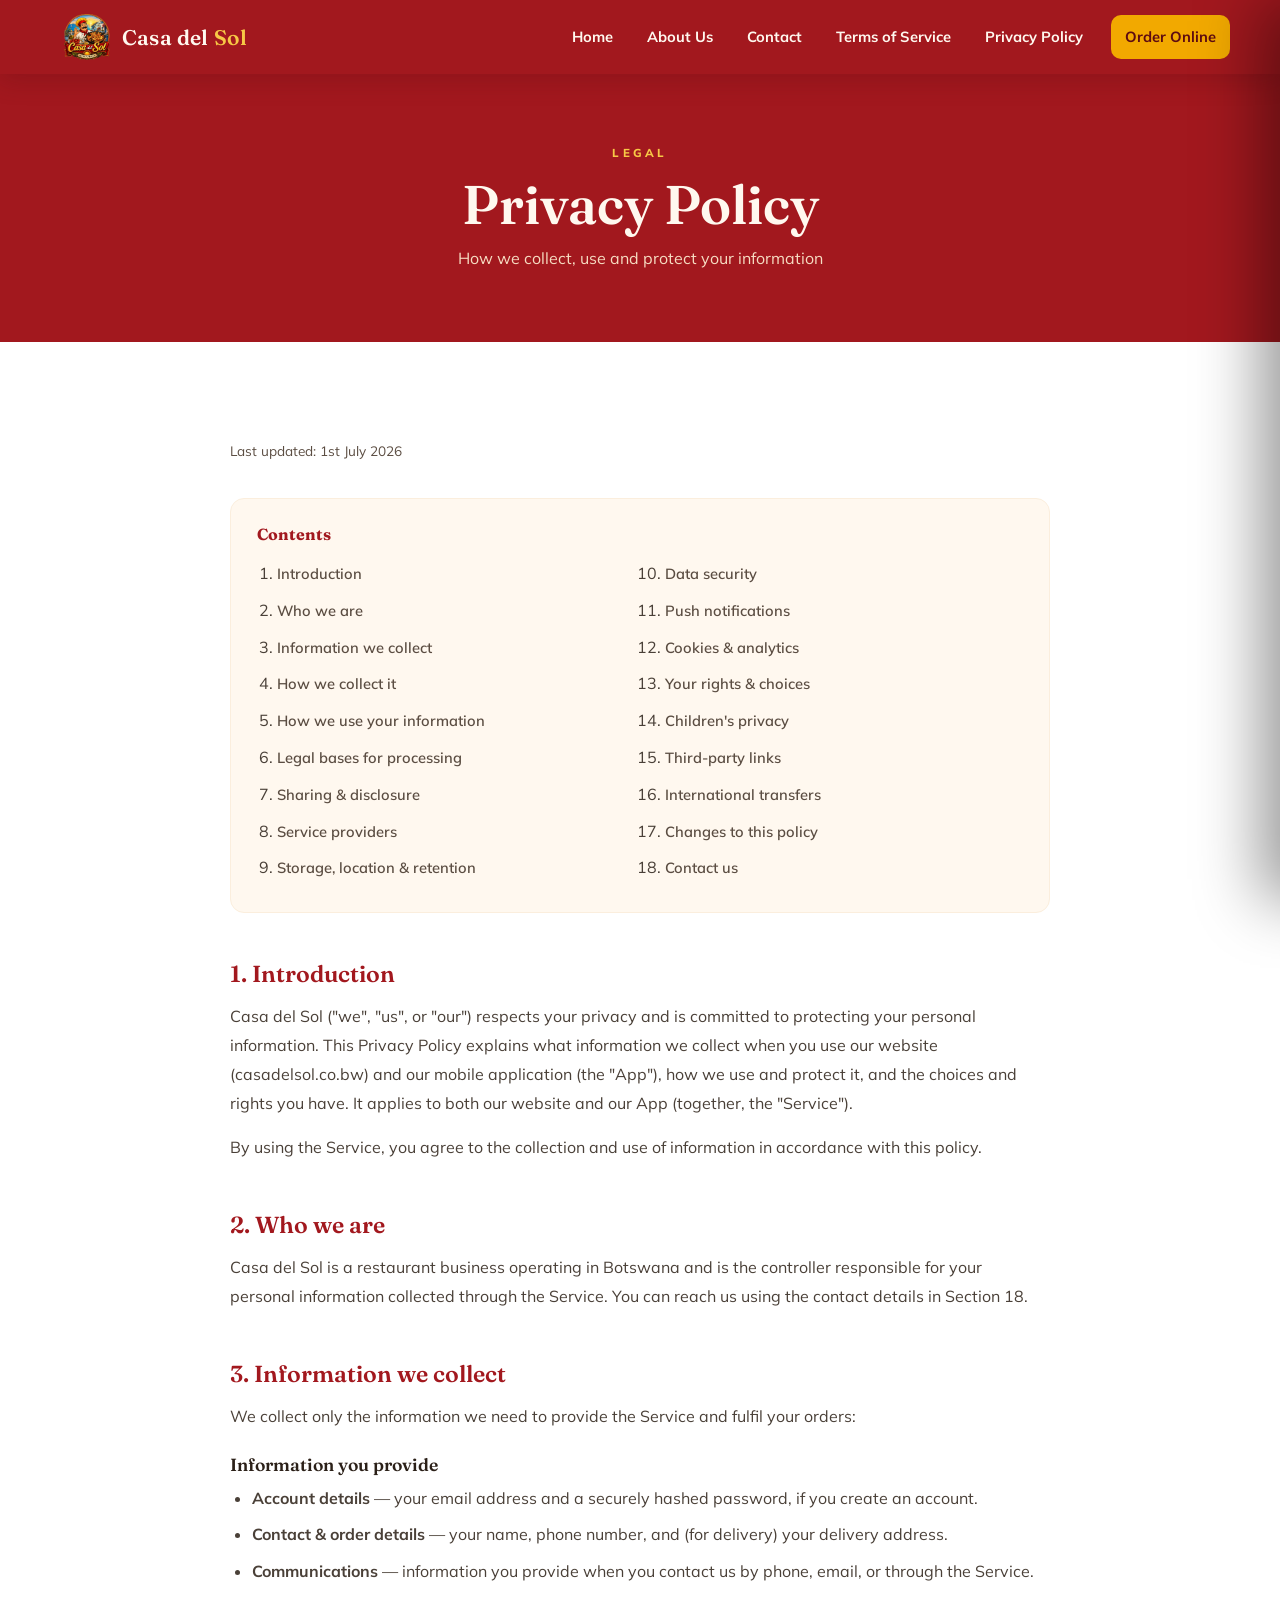
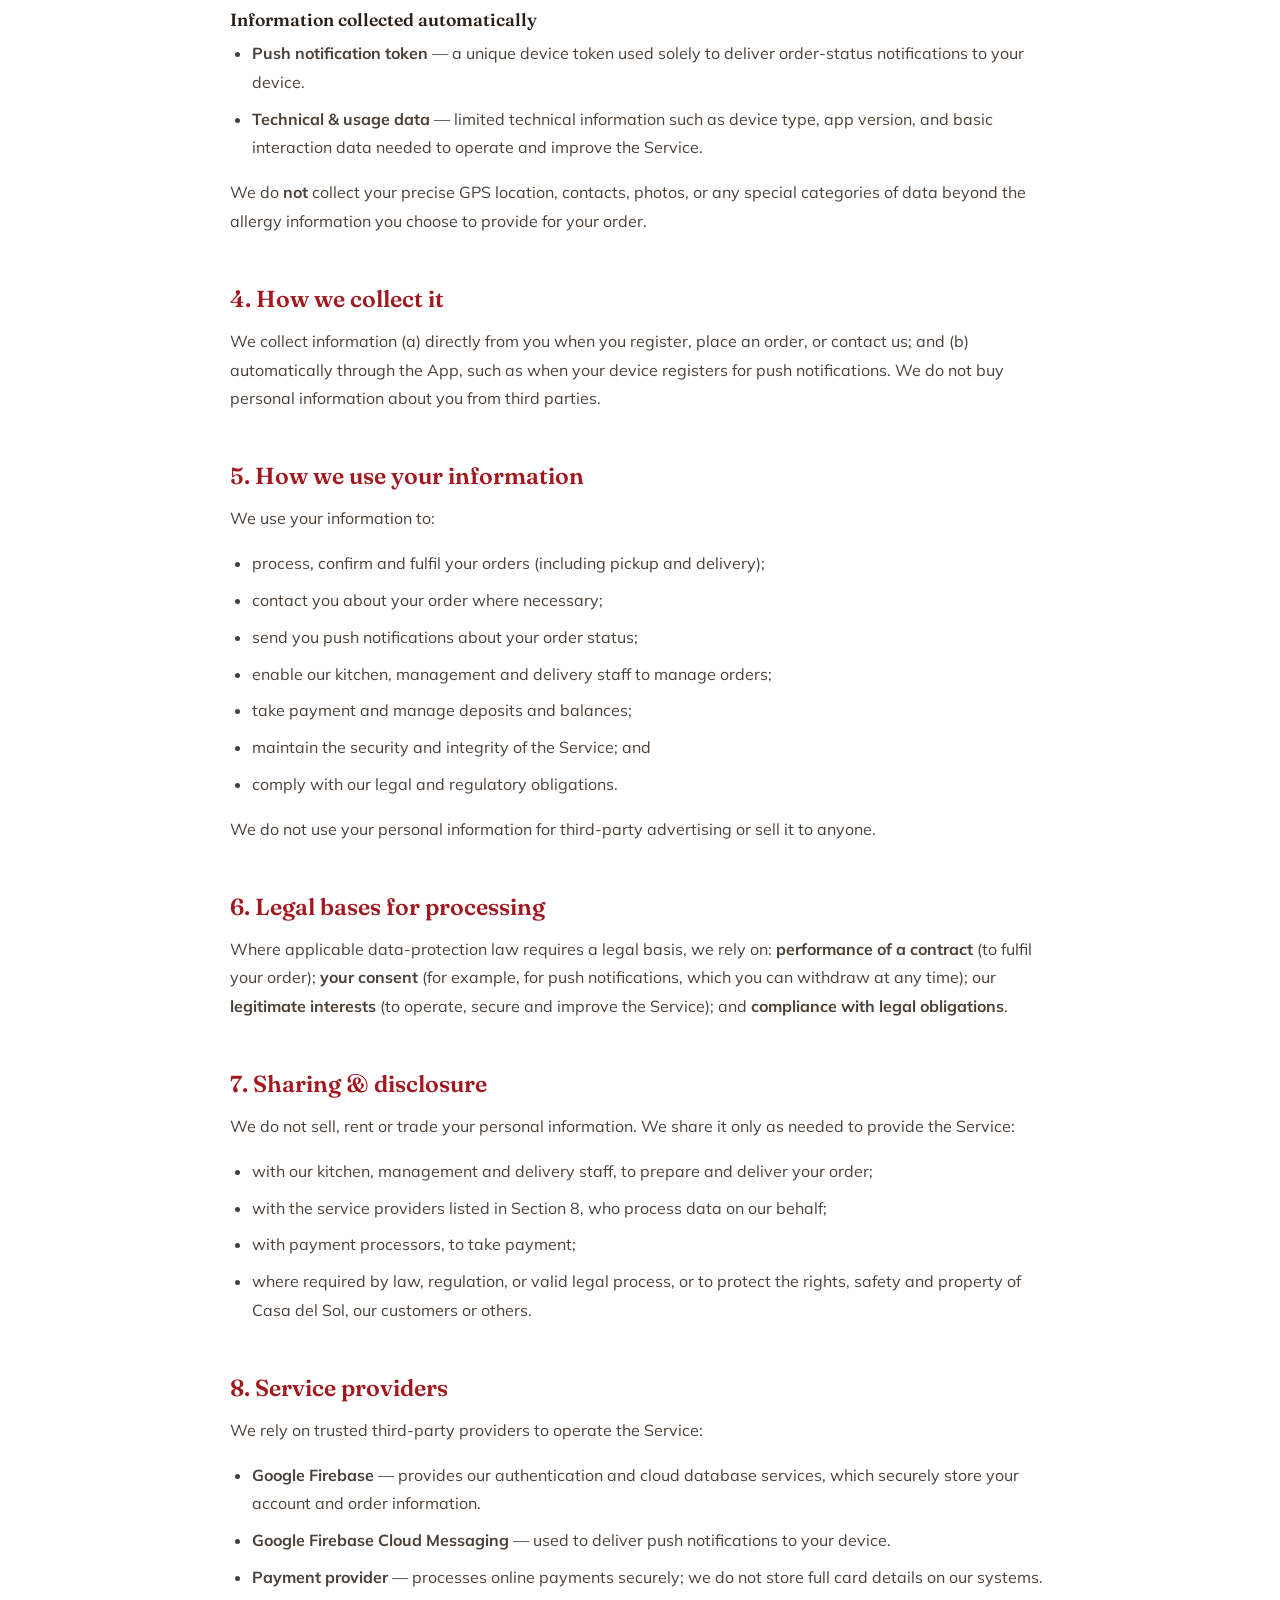
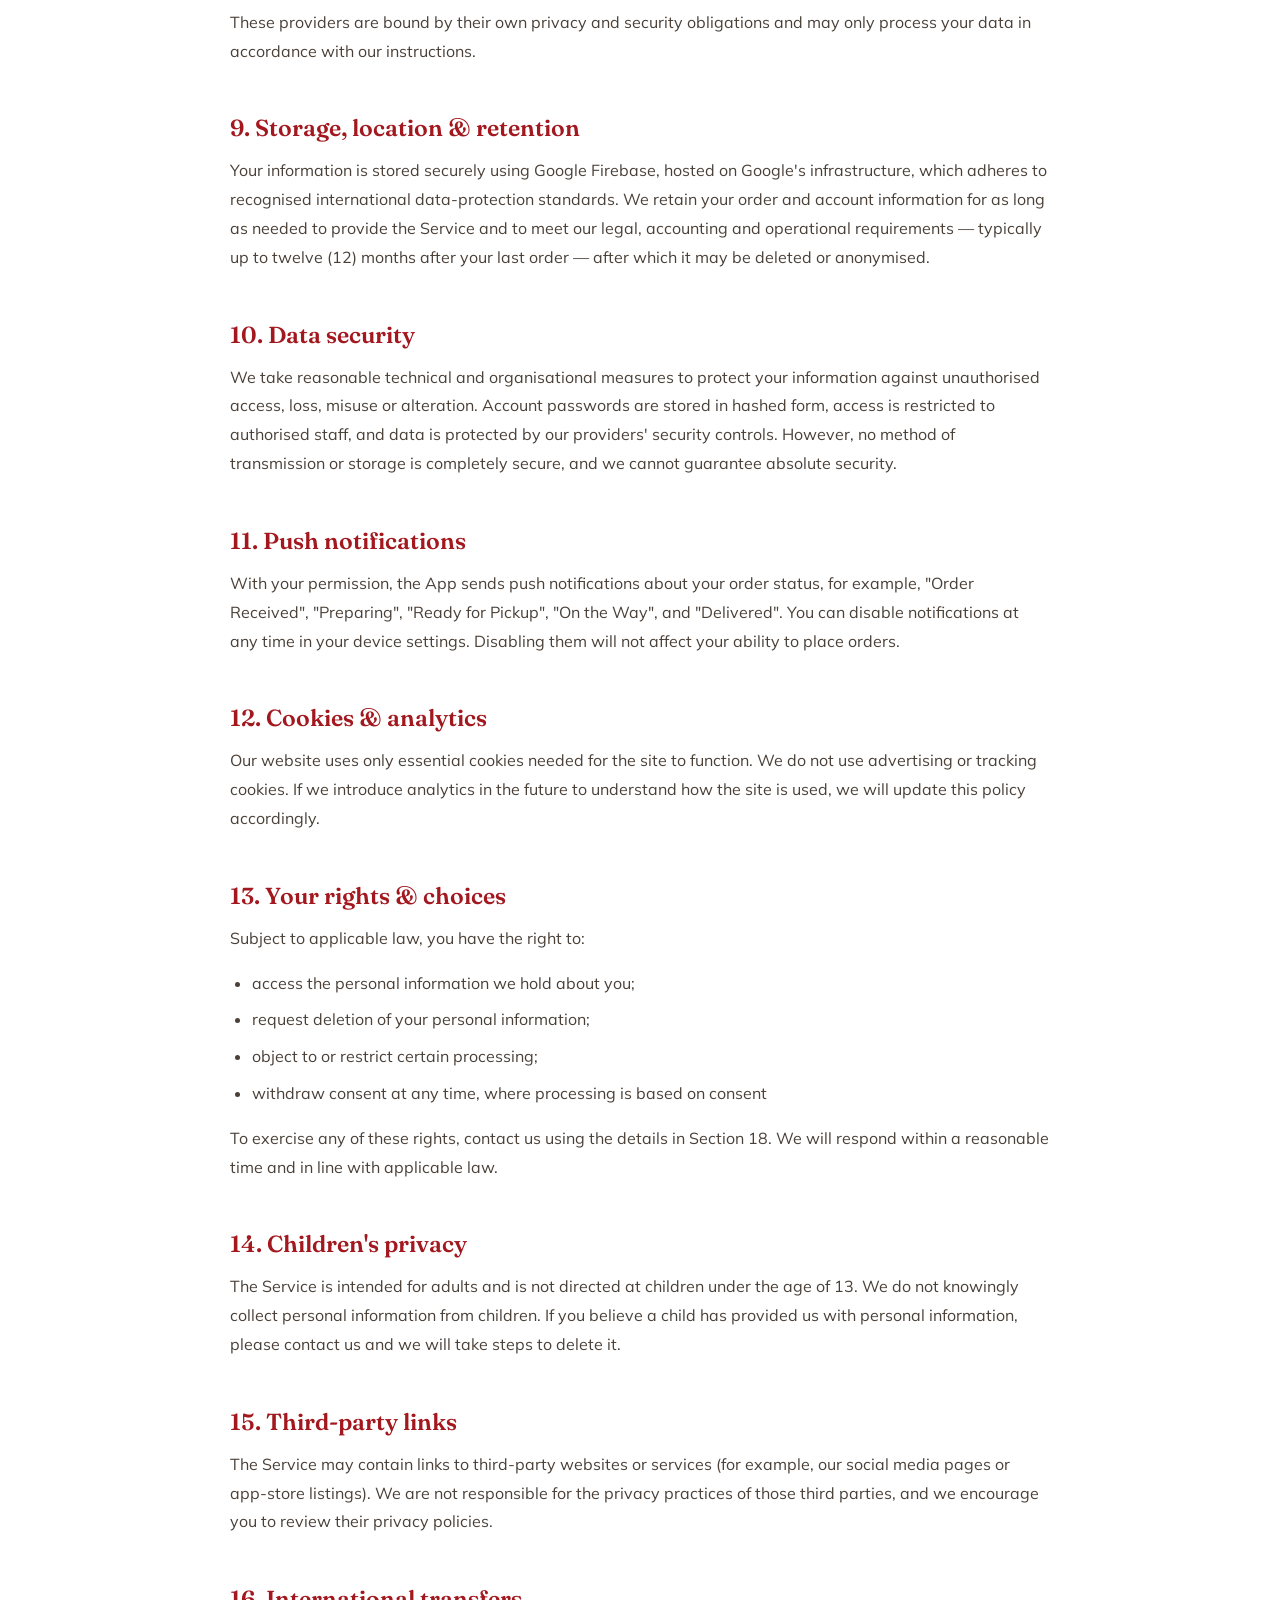
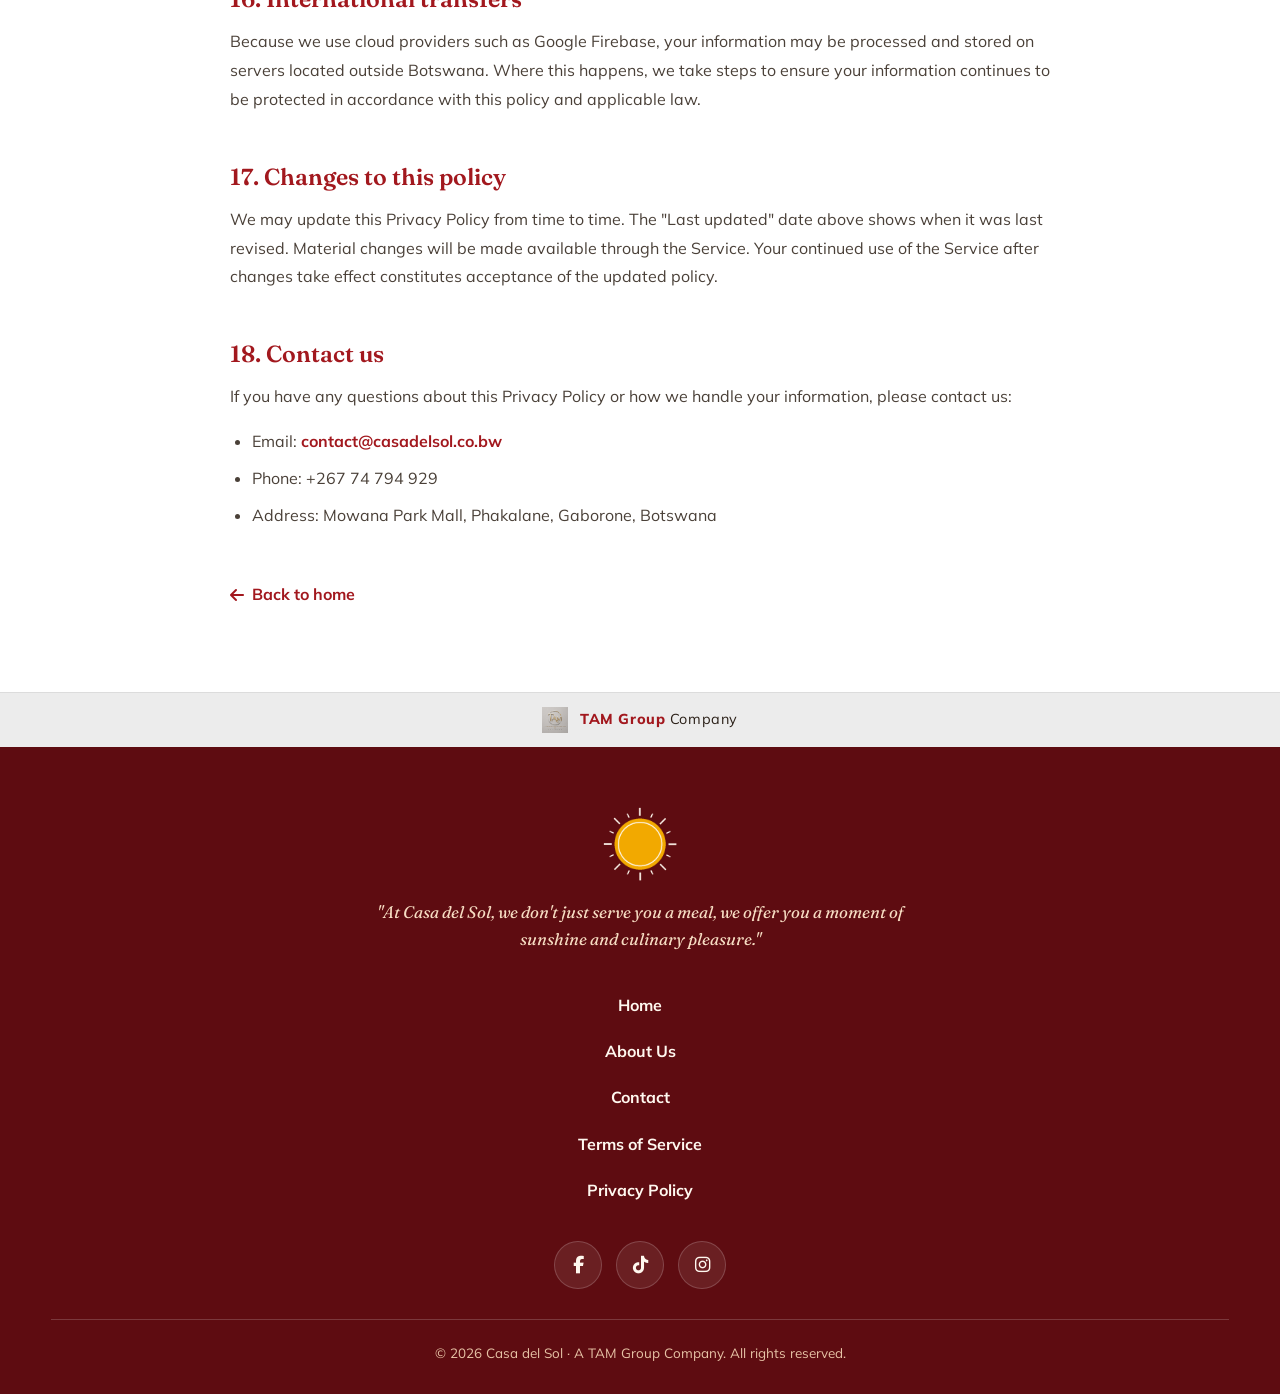
==== commit d4fba7de: "Update favicon and logo image in privacy.html" ====
--- a/privacy.html
+++ b/privacy.html
@@ -10,7 +10,7 @@
   <link href="https://fonts.googleapis.com/css2?family=Fraunces:ital,opsz,wght@0,9..144,400;0,9..144,600;1,9..144,500;1,9..144,600&family=Mulish:wght@400;600;700;800&display=swap" rel="stylesheet">
   <link rel="stylesheet" href="https://cdnjs.cloudflare.com/ajax/libs/font-awesome/6.5.2/css/all.min.css">
   <link rel="stylesheet" href="styles.css" />
-  <link rel="icon" type="image/png" href="images/logo.png" />
+  <link rel="icon" type="image/png" href="images/casadelsol.logo.png" />
 </head>
 <body id="top">
 
@@ -18,7 +18,7 @@
   <header class="site-header">
     <div class="header-inner">
       <a class="brand" href="index.html" aria-label="Casa del Sol home">
-        <img src="images/logo.png" alt="Casa del Sol sun emblem" />
+        <img src="images/casadelsol.logo.png" alt="Casa del Sol sun emblem" />
         <span class="brand-name">Casa del <b>Sol</b></span>
       </a>
       <nav class="nav-desktop" aria-label="Primary">
